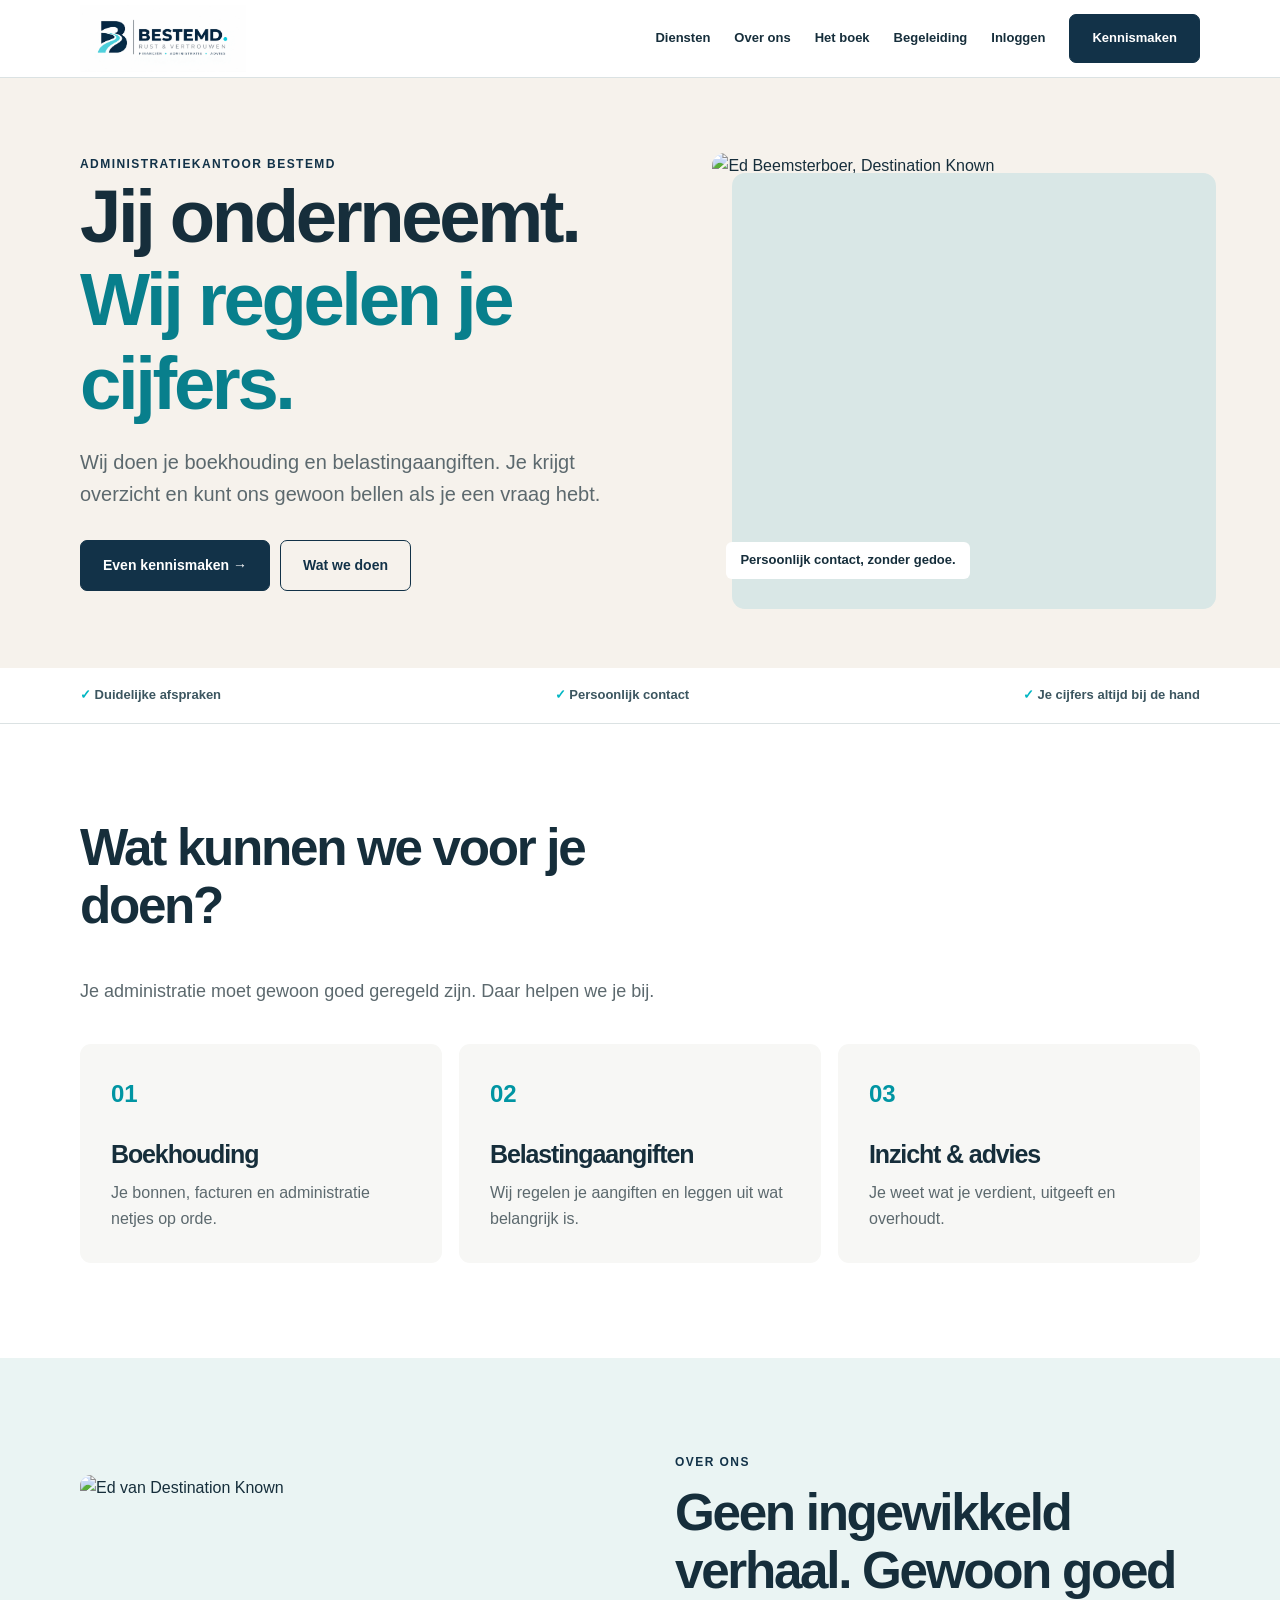
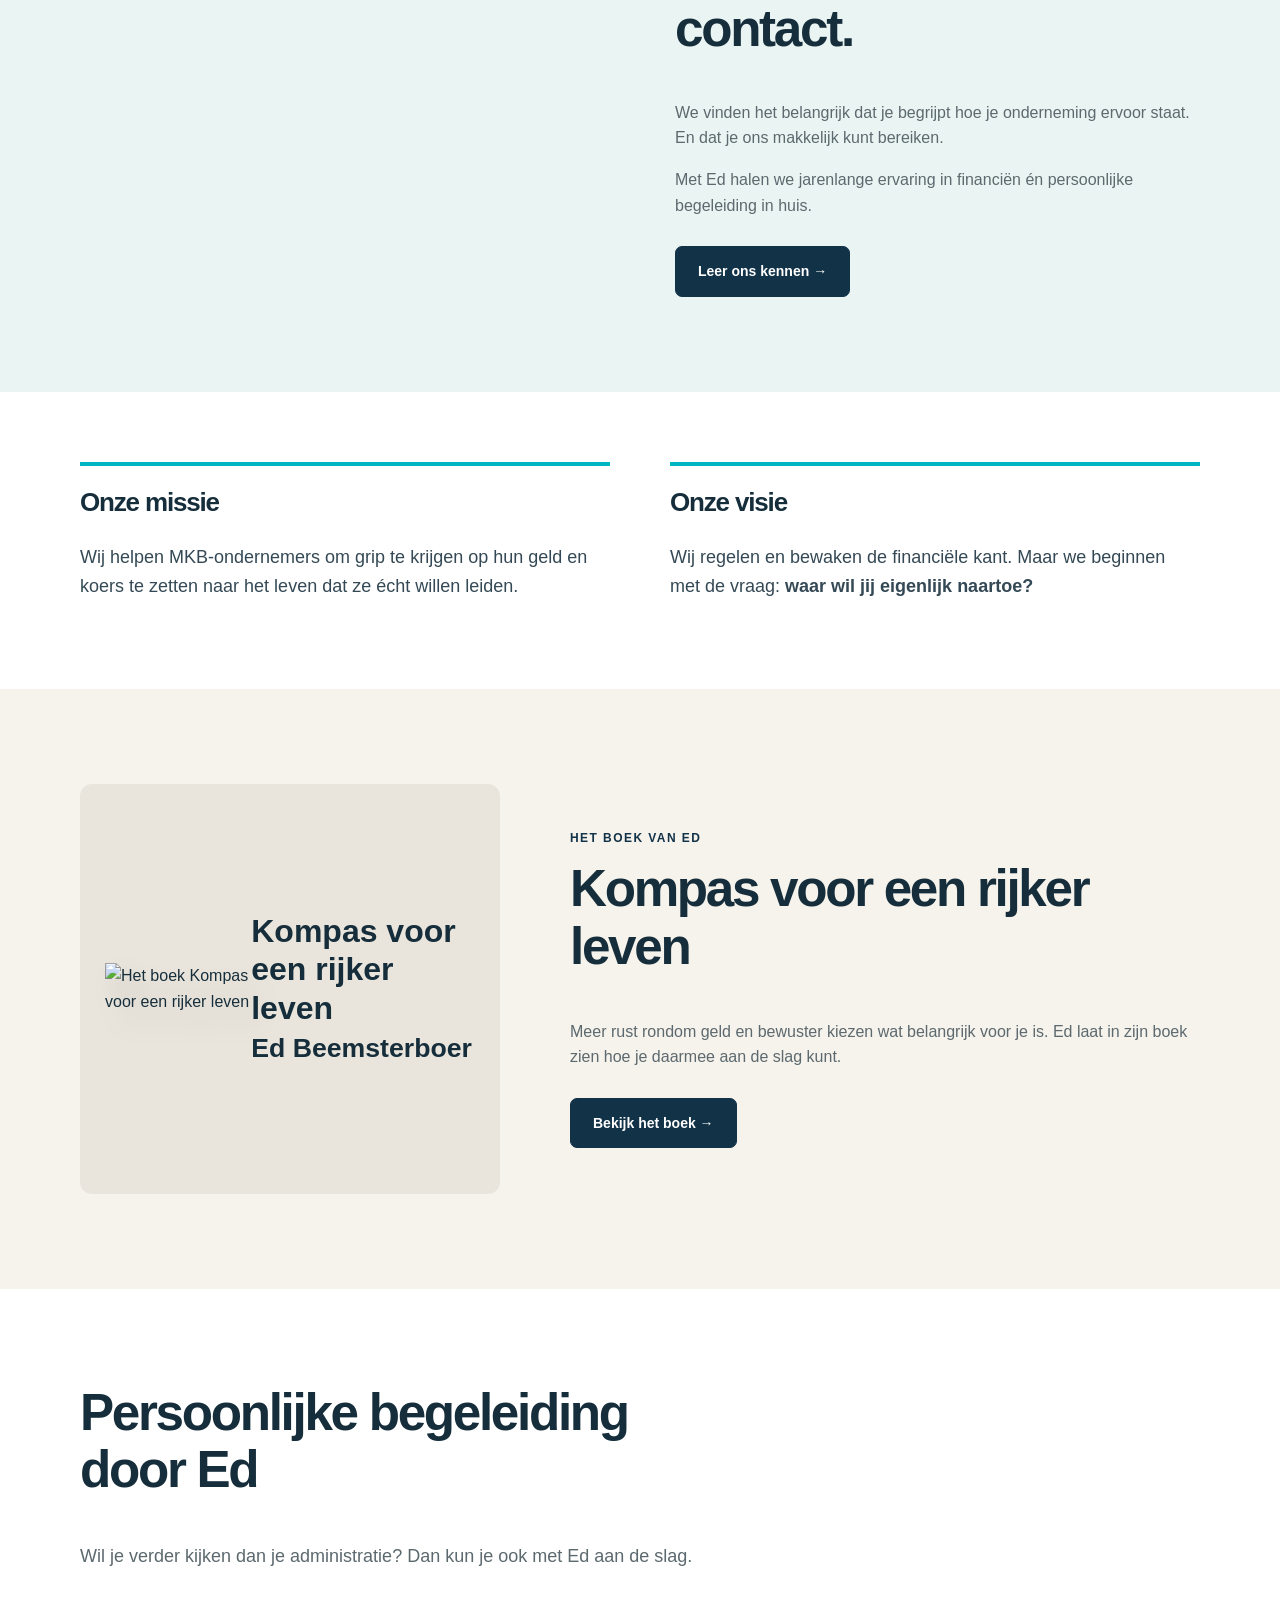
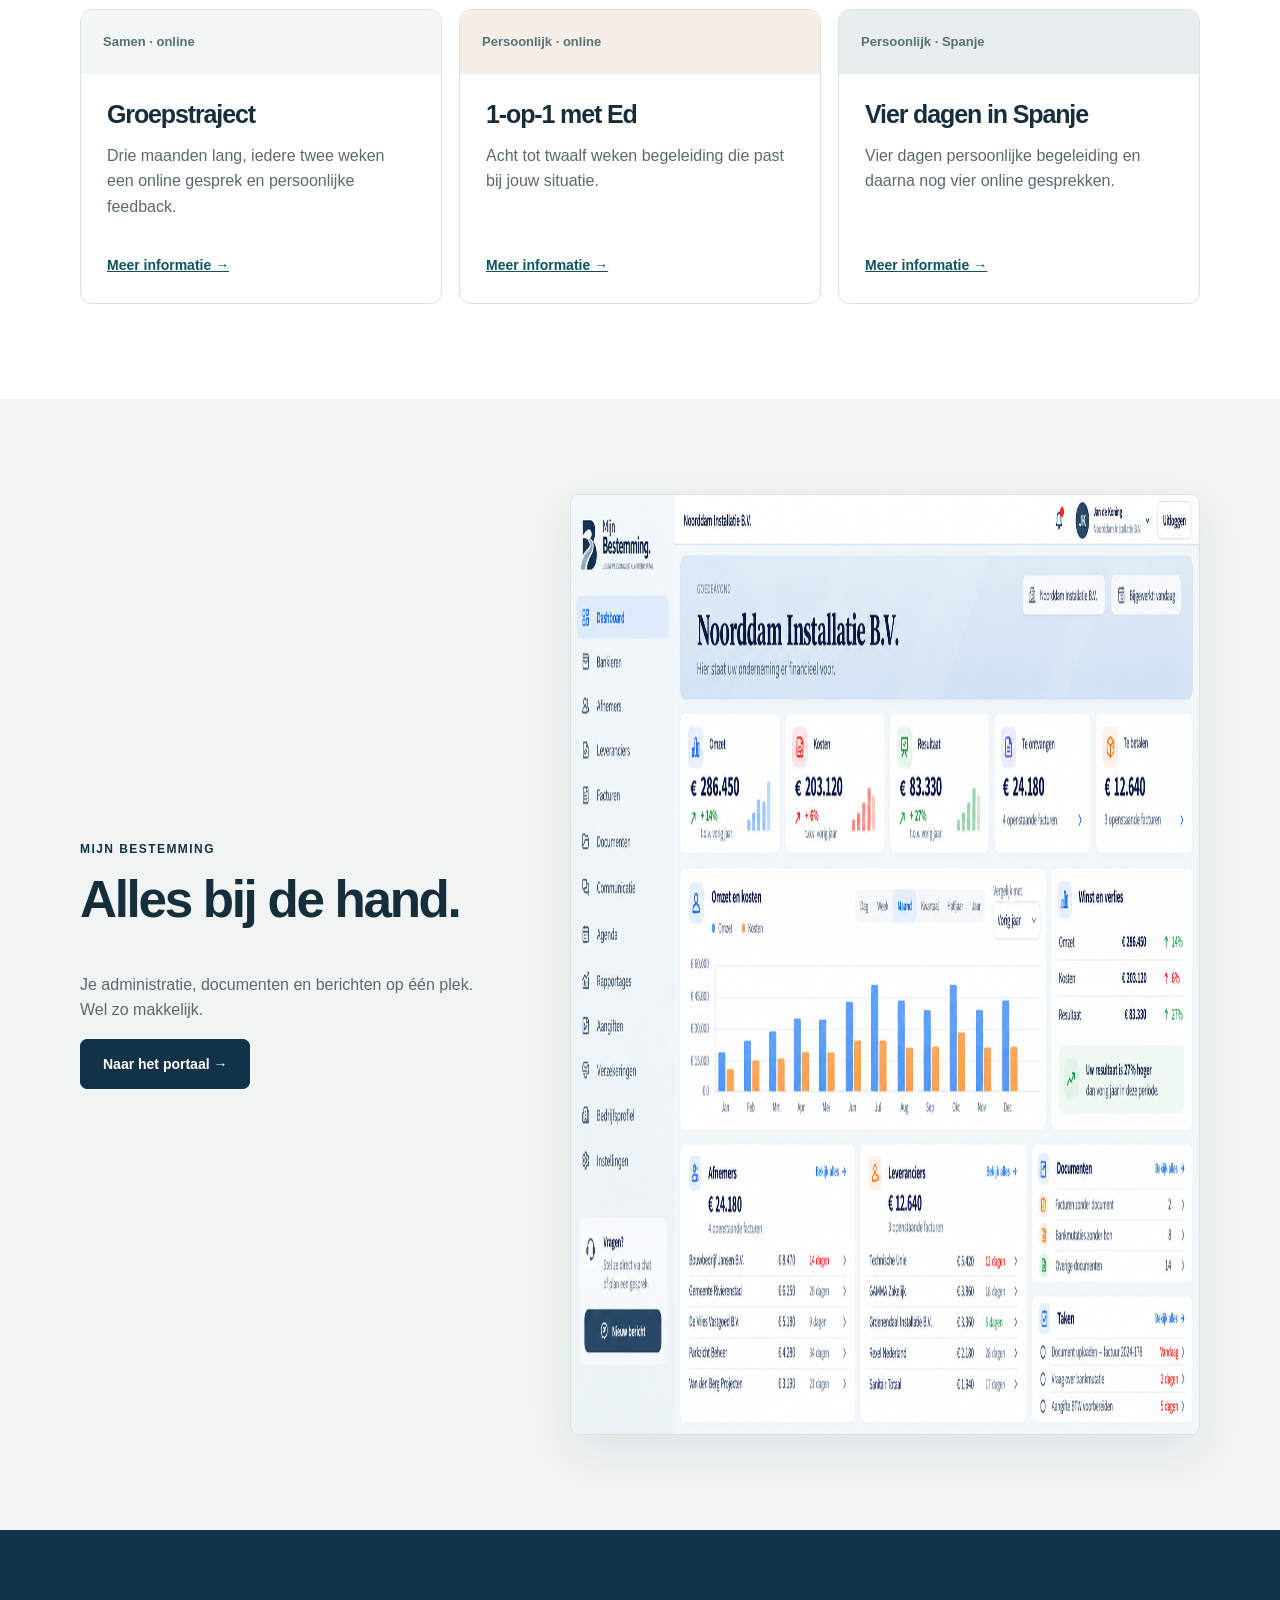
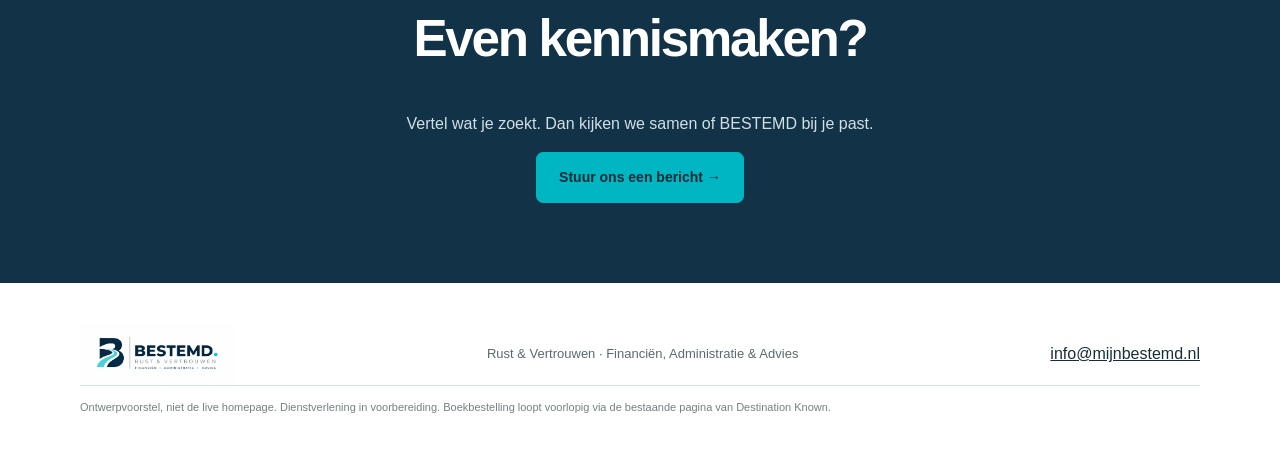
==== concept-bright/index.html @ 228641a4 "Add simple warm BESTEMD redesign inspired by Bright Numbers for review" ====
<!doctype html>
<html lang="nl"><head><meta charset="utf-8"><meta name="viewport" content="width=device-width, initial-scale=1"><meta name="robots" content="noindex,nofollow"><title>BESTEMD — Nieuw websiteconcept</title>
<style>
:root{--navy:#123248;--teal:#00b6c3;--ink:#162e3b;--muted:#5c696e;--cream:#f6f2ec;--peach:#f6e5dc;--line:#dbe2e3}*{box-sizing:border-box}html{scroll-behavior:smooth;scroll-padding-top:75px}body{margin:0;background:#fff;color:var(--ink);font:16px/1.6 Arial,Helvetica,sans-serif}h1,h2,h3,p{margin-top:0}h1,h2,h3{line-height:1.13;letter-spacing:-.045em}h1{font-size:clamp(47px,5.8vw,82px);font-weight:800;max-width:750px}h2{font-size:clamp(34px,4vw,54px)}h3{font-size:25px}p{color:var(--muted)}a{color:inherit}img{display:block;max-width:100%}.wrap{max-width:1120px;width:calc(100% - 48px);margin:auto}.head{border-bottom:1px solid var(--line);background:white;position:sticky;top:0;z-index:20}.headinner{height:77px;display:flex;align-items:center;justify-content:space-between;gap:15px}.logo{width:166px}.nav{display:flex;align-items:center;gap:24px}.nav a{text-decoration:none;font-weight:700;font-size:13px;white-space:nowrap}.nav a:hover{text-decoration:underline;text-decoration-color:var(--teal)}.btn{display:inline-flex;align-items:center;justify-content:center;border-radius:7px;padding:13px 22px;background:var(--navy);color:white;text-decoration:none;font-weight:700;border:1px solid var(--navy);font-size:14px}.btn:hover{background:#23536b}.btn-outline{background:transparent;color:var(--navy)}.btn-outline:hover{background:#f1f6f6}.eyebrow{color:var(--navy);text-transform:uppercase;font-size:12px;font-weight:bold;letter-spacing:.12em}.hero{background:var(--cream)}.hero-layout{display:grid;grid-template-columns:1.08fr .92fr;min-height:590px;align-items:center;gap:60px;padding:72px 0}.hero p{font-size:20px;max-width:530px}.hero h1{margin-bottom:20px}.hero h1 span{color:#087f8c}.actions{display:flex;flex-wrap:wrap;gap:10px;margin-top:30px}.hero-image{height:440px;position:relative}.hero-image::before{content:"";position:absolute;top:20px;left:20px;right:-16px;bottom:-16px;background:#d9e7e6;border-radius:13px}.hero-image img{position:relative;width:100%;height:100%;object-fit:cover;object-position:50% 32%;border-radius:13px}.hero-caption{position:absolute;bottom:14px;left:14px;background:white;padding:8px 14px;border-radius:6px;font-weight:700;font-size:13px}.stripes{background:#fff;border-bottom:1px solid var(--line);padding:17px 0}.stripes-inner{display:flex;flex-wrap:wrap;gap:12px 30px;justify-content:space-between;font-size:13px;font-weight:700;color:#3c5660}.stripes b{color:var(--teal)}.section{padding:95px 0}.lead{max-width:650px;margin-bottom:38px}.lead p{font-size:18px}.services{display:grid;grid-template-columns:repeat(3,1fr);gap:17px}.service{padding:31px;background:#f7f7f5;border-radius:11px}.service h3{margin-bottom:12px}.service p{margin-bottom:0}.service .symbol{font-size:24px;color:#0095a3;font-weight:700;margin-bottom:27px}.about{background:#eaf4f3}.about-grid{display:grid;grid-template-columns:1fr 1fr;gap:70px;align-items:center}.about-image img{height:400px;width:100%;object-fit:cover;object-position:center 34%;border-radius:11px}.about-grid .btn{margin-top:12px}.principles{padding:70px 0;background:white}.principles-grid{display:grid;grid-template-columns:1fr 1fr;gap:60px}.principles article{border-top:4px solid var(--teal);padding-top:22px}.principles h3{font-size:26px}.principles p{font-size:18px;color:#344955}.book{background:var(--cream)}.bookgrid{display:grid;grid-template-columns:.8fr 1.2fr;gap:70px;align-items:center}.bookart{display:flex;justify-content:center;align-items:center;background:#eae5dc;min-height:410px;border-radius:12px;padding:25px}.bookart img{max-height:365px;object-fit:contain;filter:drop-shadow(12px 16px 12px #0002)}.bookart .fallback{display:none;font-size:32px;font-weight:bold;line-height:1.2;max-width:260px}.bookgrid .btn{margin-top:12px}.programs{display:grid;grid-template-columns:repeat(3,1fr);gap:17px}.program{border:1px solid var(--line);border-radius:12px;overflow:hidden;background:white}.program-top{padding:22px;background:#f2f6f4;font-size:13px;color:#567177;font-weight:700}.program:nth-child(2) .program-top{background:#f6efe7}.program:nth-child(3) .program-top{background:#e8eeed}.program-body{padding:26px}.program h3{margin-bottom:14px}.program p{min-height:93px}.program a{font-weight:700;color:#0d5262;font-size:14px}.portal{background:#f0f4f3}.portalgrid{display:grid;grid-template-columns:.8fr 1.2fr;gap:70px;align-items:center}.portal img{border-radius:9px;border:1px solid #dae3e3;box-shadow:0 18px 45px #12324812}.call{background:var(--navy);color:white;text-align:center;padding:80px 25px}.call h2{color:white}.call p{color:#d1e0e5}.call .btn{background:var(--teal);border-color:var(--teal);color:#072b36}.foot{padding:40px 0}.foot-inner{display:flex;justify-content:space-between;gap:22px;align-items:center;flex-wrap:wrap}.foot img{width:155px}.foot p{font-size:13px;margin:0}.preview-note{font-size:11px;color:#748084;padding:13px 0;border-top:1px solid var(--line)}@media(max-width:850px){.nav{gap:12px}.nav a{font-size:12px}.nav a:nth-child(3),.nav a:nth-child(4){display:none}.hero-layout,.about-grid,.bookgrid,.portalgrid{gap:30px}}@media(max-width:680px){.wrap{width:calc(100% - 32px)}.headinner{height:auto;padding:13px 0;flex-wrap:wrap}.nav{justify-content:space-between;width:100%;gap:8px}.logo{width:145px}.nav a:nth-child(3),.nav a:nth-child(4){display:none}.hero-layout,.about-grid,.bookgrid,.portalgrid,.principles-grid,.services,.programs{grid-template-columns:1fr}.hero-layout{padding:50px 0}.hero-image{height:310px;margin-right:12px}.hero h1{font-size:clamp(43px,10vw,66px)}.hero p{font-size:17px}.section{padding:60px 0}.principles{padding:48px 0}.bookart{min-height:270px}.bookart img{max-height:280px}.program p{min-height:0}.about-image img{height:300px}}@media(prefers-reduced-motion:reduce){html{scroll-behavior:auto}}
</style></head><body>
<header class="head"><div class="wrap headinner"><a href="#top" aria-label="BESTEMD naar boven"><img class="logo" src="../assets/logo.webp" alt="BESTEMD Rust & Vertrouwen"></a><nav class="nav" aria-label="Menu"><a href="#diensten">Diensten</a><a href="#over">Over ons</a><a href="#boek">Het boek</a><a href="#trajecten">Begeleiding</a><a href="https://app.mijnbestemd.nl/">Inloggen</a><a class="btn" href="#contact">Kennismaken</a></nav></div></header>
<main id="top"><section class="hero"><div class="wrap hero-layout"><div><div class="eyebrow">Administratiekantoor BESTEMD</div><h1>Jij onderneemt.<br><span>Wij regelen je cijfers.</span></h1><p>Wij doen je boekhouding en belastingaangiften. Je krijgt overzicht en kunt ons gewoon bellen als je een vraag hebt.</p><div class="actions"><a href="#contact" class="btn">Even kennismaken →</a><a href="#diensten" class="btn btn-outline">Wat we doen</a></div></div><div class="hero-image"><img src="https://destination-known.eu/wp-content/uploads/2024/12/Ed-70-scaled.jpg" alt="Ed Beemsterboer, Destination Known" fetchpriority="high"><div class="hero-caption">Persoonlijk contact, zonder gedoe.</div></div></div></section>
<div class="stripes"><div class="wrap stripes-inner"><span><b>✓</b> Duidelijke afspraken</span><span><b>✓</b> Persoonlijk contact</span><span><b>✓</b> Je cijfers altijd bij de hand</span></div></div>
<section class="section" id="diensten"><div class="wrap"><div class="lead"><h2>Wat kunnen we voor je doen?</h2><p>Je administratie moet gewoon goed geregeld zijn. Daar helpen we je bij.</p></div><div class="services"><article class="service"><div class="symbol">01</div><h3>Boekhouding</h3><p>Je bonnen, facturen en administratie netjes op orde.</p></article><article class="service"><div class="symbol">02</div><h3>Belastingaangiften</h3><p>Wij regelen je aangiften en leggen uit wat belangrijk is.</p></article><article class="service"><div class="symbol">03</div><h3>Inzicht & advies</h3><p>Je weet wat je verdient, uitgeeft en overhoudt.</p></article></div></div></section>
<section class="section about" id="over"><div class="wrap about-grid"><div class="about-image"><img src="https://destination-known.eu/wp-content/uploads/2024/12/Ed-70-scaled.jpg" alt="Ed van Destination Known" loading="lazy"></div><div><p class="eyebrow">Over ons</p><h2>Geen ingewikkeld verhaal. Gewoon goed contact.</h2><p>We vinden het belangrijk dat je begrijpt hoe je onderneming ervoor staat. En dat je ons makkelijk kunt bereiken.</p><p>Met Ed halen we jarenlange ervaring in financiën én persoonlijke begeleiding in huis.</p><a class="btn" href="#contact">Leer ons kennen →</a></div></div></section>
<section class="principles" id="missie"><div class="wrap principles-grid"><article><h3>Onze missie</h3><p>Wij helpen MKB-ondernemers om grip te krijgen op hun geld en koers te zetten naar het leven dat ze écht willen leiden.</p></article><article><h3>Onze visie</h3><p>Wij regelen en bewaken de financiële kant. Maar we beginnen met de vraag: <strong>waar wil jij eigenlijk naartoe?</strong></p></article></div></section>
<section class="section book" id="boek"><div class="wrap bookgrid"><div class="bookart"><img src="https://destination-known.eu/wp-content/uploads/2026/03/boekmockup-e1773405723532.png" alt="Het boek Kompas voor een rijker leven" loading="lazy" onerror="this.hidden=true;this.nextElementSibling.style.display='block'"><div class="fallback">Kompas voor een rijker leven<br><small>Ed Beemsterboer</small></div></div><div><p class="eyebrow">Het boek van Ed</p><h2>Kompas voor een rijker leven</h2><p>Meer rust rondom geld en bewuster kiezen wat belangrijk voor je is. Ed laat in zijn boek zien hoe je daarmee aan de slag kunt.</p><a class="btn" href="https://destination-known.eu/kompas-voor-een-rijker-leven/" target="_blank" rel="noopener">Bekijk het boek →</a></div></div></section>
<section class="section" id="trajecten"><div class="wrap"><div class="lead"><h2>Persoonlijke begeleiding door Ed</h2><p>Wil je verder kijken dan je administratie? Dan kun je ook met Ed aan de slag.</p></div><div class="programs"><article class="program"><div class="program-top">Samen · online</div><div class="program-body"><h3>Groepstraject</h3><p>Drie maanden lang, iedere twee weken een online gesprek en persoonlijke feedback.</p><a href="mailto:info@mijnbestemd.nl?subject=Vraag%20over%20groepstraject">Meer informatie →</a></div></article><article class="program"><div class="program-top">Persoonlijk · online</div><div class="program-body"><h3>1-op-1 met Ed</h3><p>Acht tot twaalf weken begeleiding die past bij jouw situatie.</p><a href="mailto:info@mijnbestemd.nl?subject=Vraag%20over%201-op-1%20traject">Meer informatie →</a></div></article><article class="program"><div class="program-top">Persoonlijk · Spanje</div><div class="program-body"><h3>Vier dagen in Spanje</h3><p>Vier dagen persoonlijke begeleiding en daarna nog vier online gesprekken.</p><a href="mailto:info@mijnbestemd.nl?subject=Vraag%20over%20Spanje%20traject">Meer informatie →</a></div></article></div></div></section>
<section class="section portal"><div class="wrap portalgrid"><div><p class="eyebrow">Mijn Bestemming</p><h2>Alles bij de hand.</h2><p>Je administratie, documenten en berichten op één plek. Wel zo makkelijk.</p><a href="https://app.mijnbestemd.nl/" class="btn">Naar het portaal →</a></div><img src="../assets/portal-preview.png" loading="lazy" alt="Voorbeeld van het klantportaal Mijn Bestemming" width="1672" height="941"></div></section>
<section class="call" id="contact"><div class="wrap"><h2>Even kennismaken?</h2><p>Vertel wat je zoekt. Dan kijken we samen of BESTEMD bij je past.</p><a href="mailto:info@mijnbestemd.nl?subject=Kennismaken%20BESTEMD" class="btn">Stuur ons een bericht →</a></div></section></main>
<footer class="foot"><div class="wrap foot-inner"><img src="../assets/logo.webp" alt="BESTEMD"><p>Rust & Vertrouwen · Financiën, Administratie & Advies</p><a href="mailto:info@mijnbestemd.nl">info@mijnbestemd.nl</a></div><div class="wrap preview-note">Ontwerpvoorstel, niet de live homepage. Dienstverlening in voorbereiding. Boekbestelling loopt voorlopig via de bestaande pagina van Destination Known.</div></footer>
</body></html>
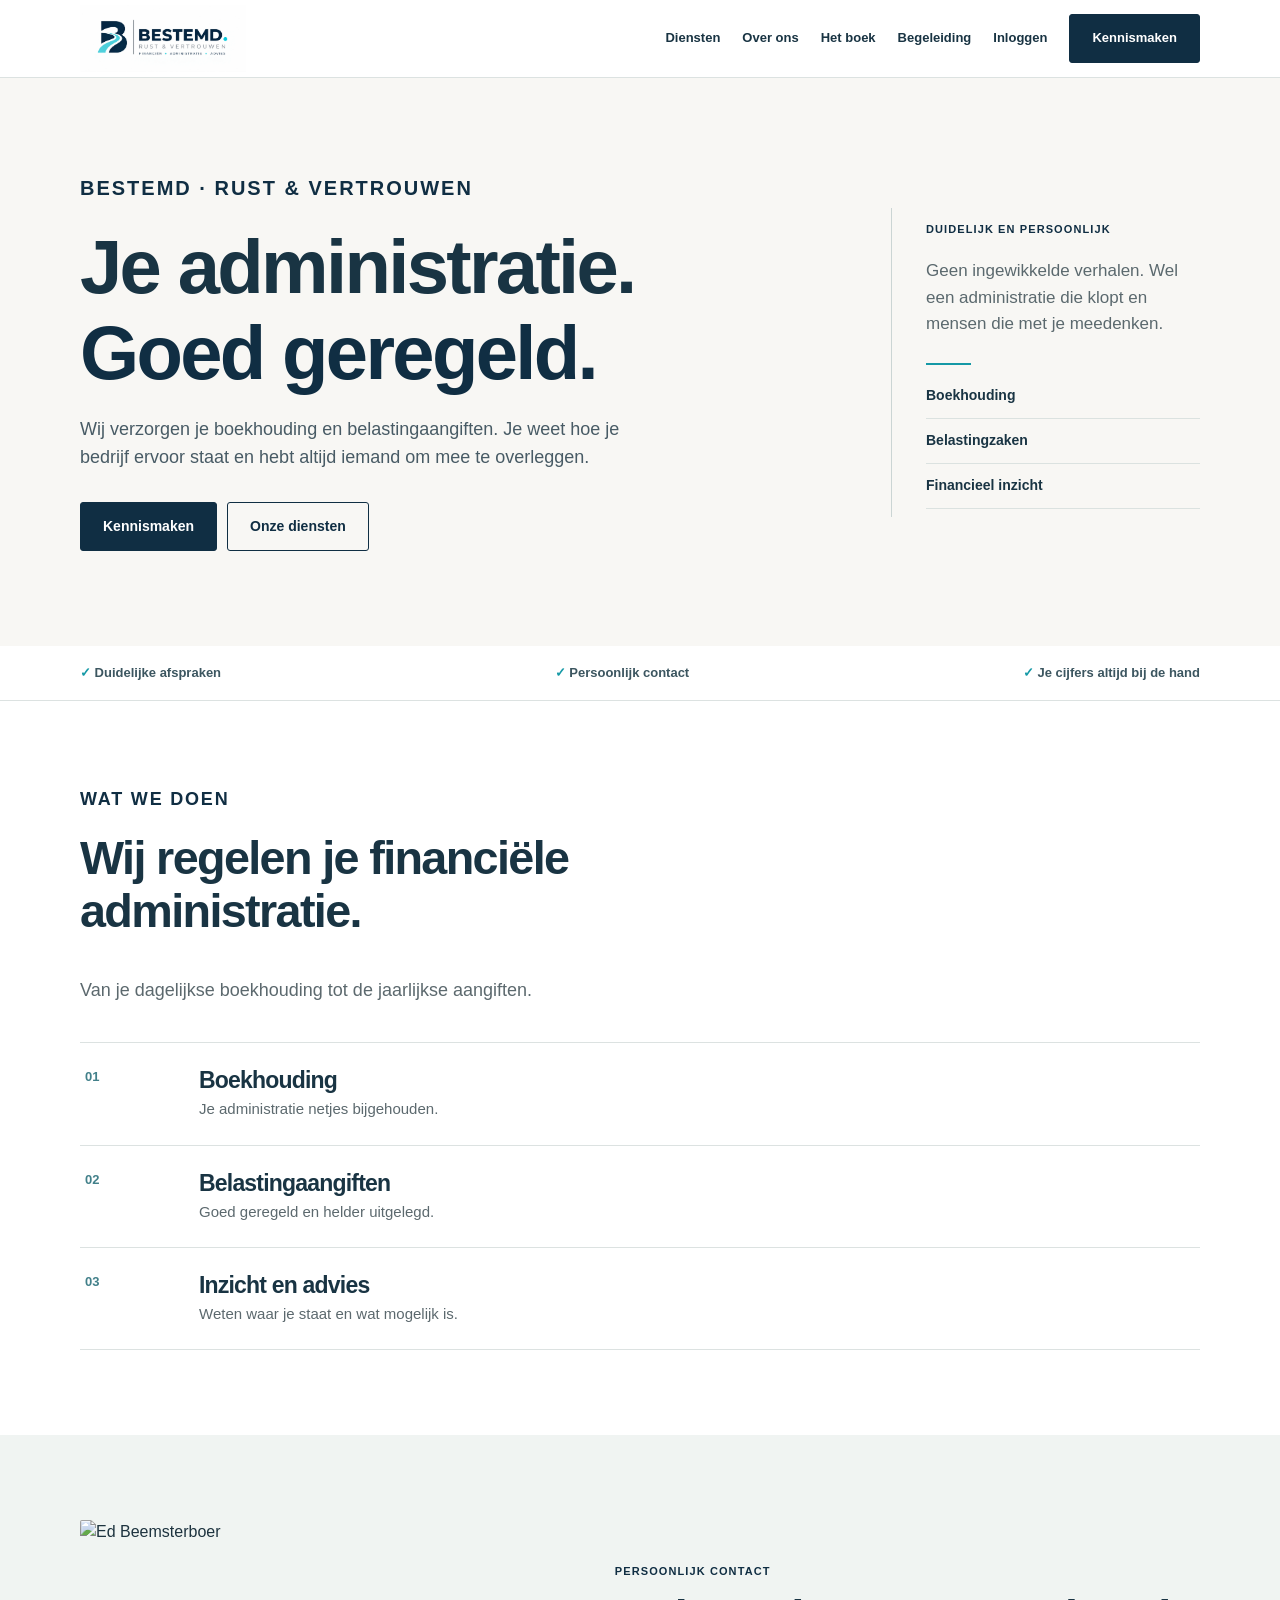
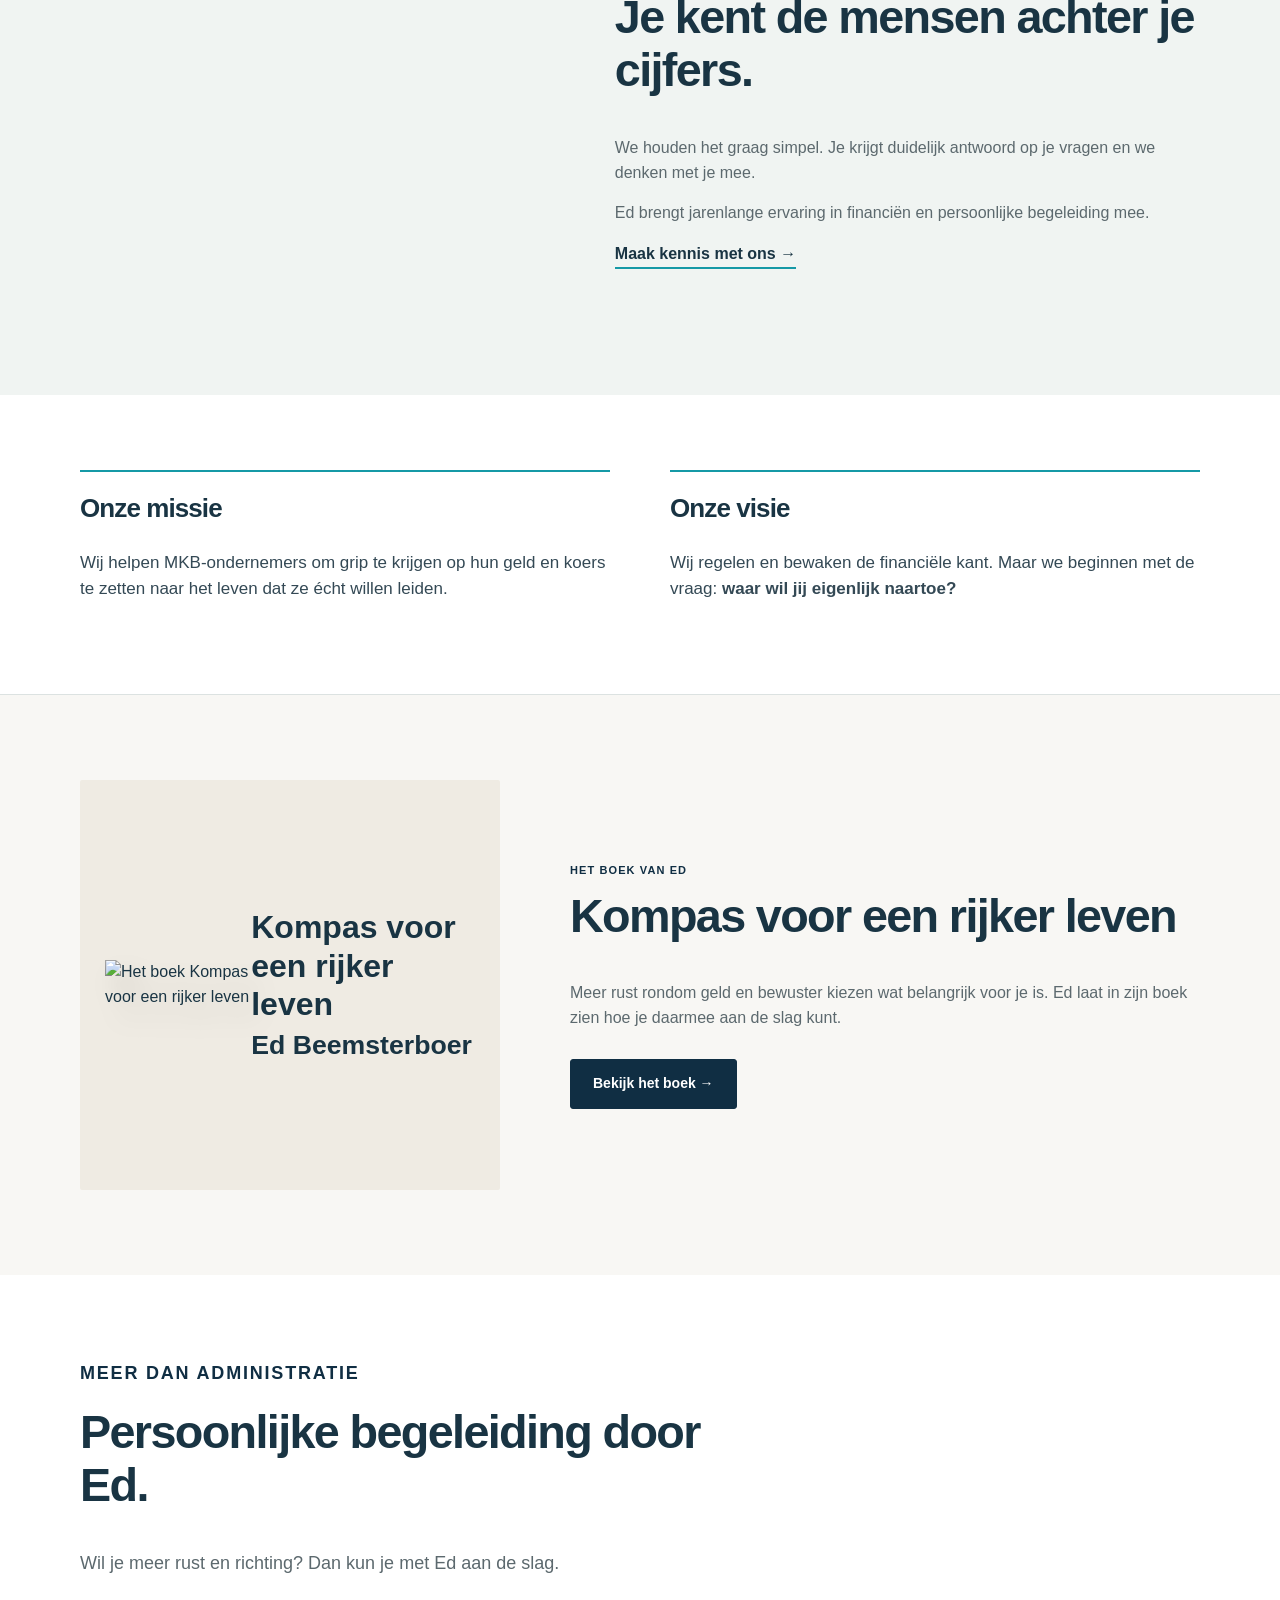
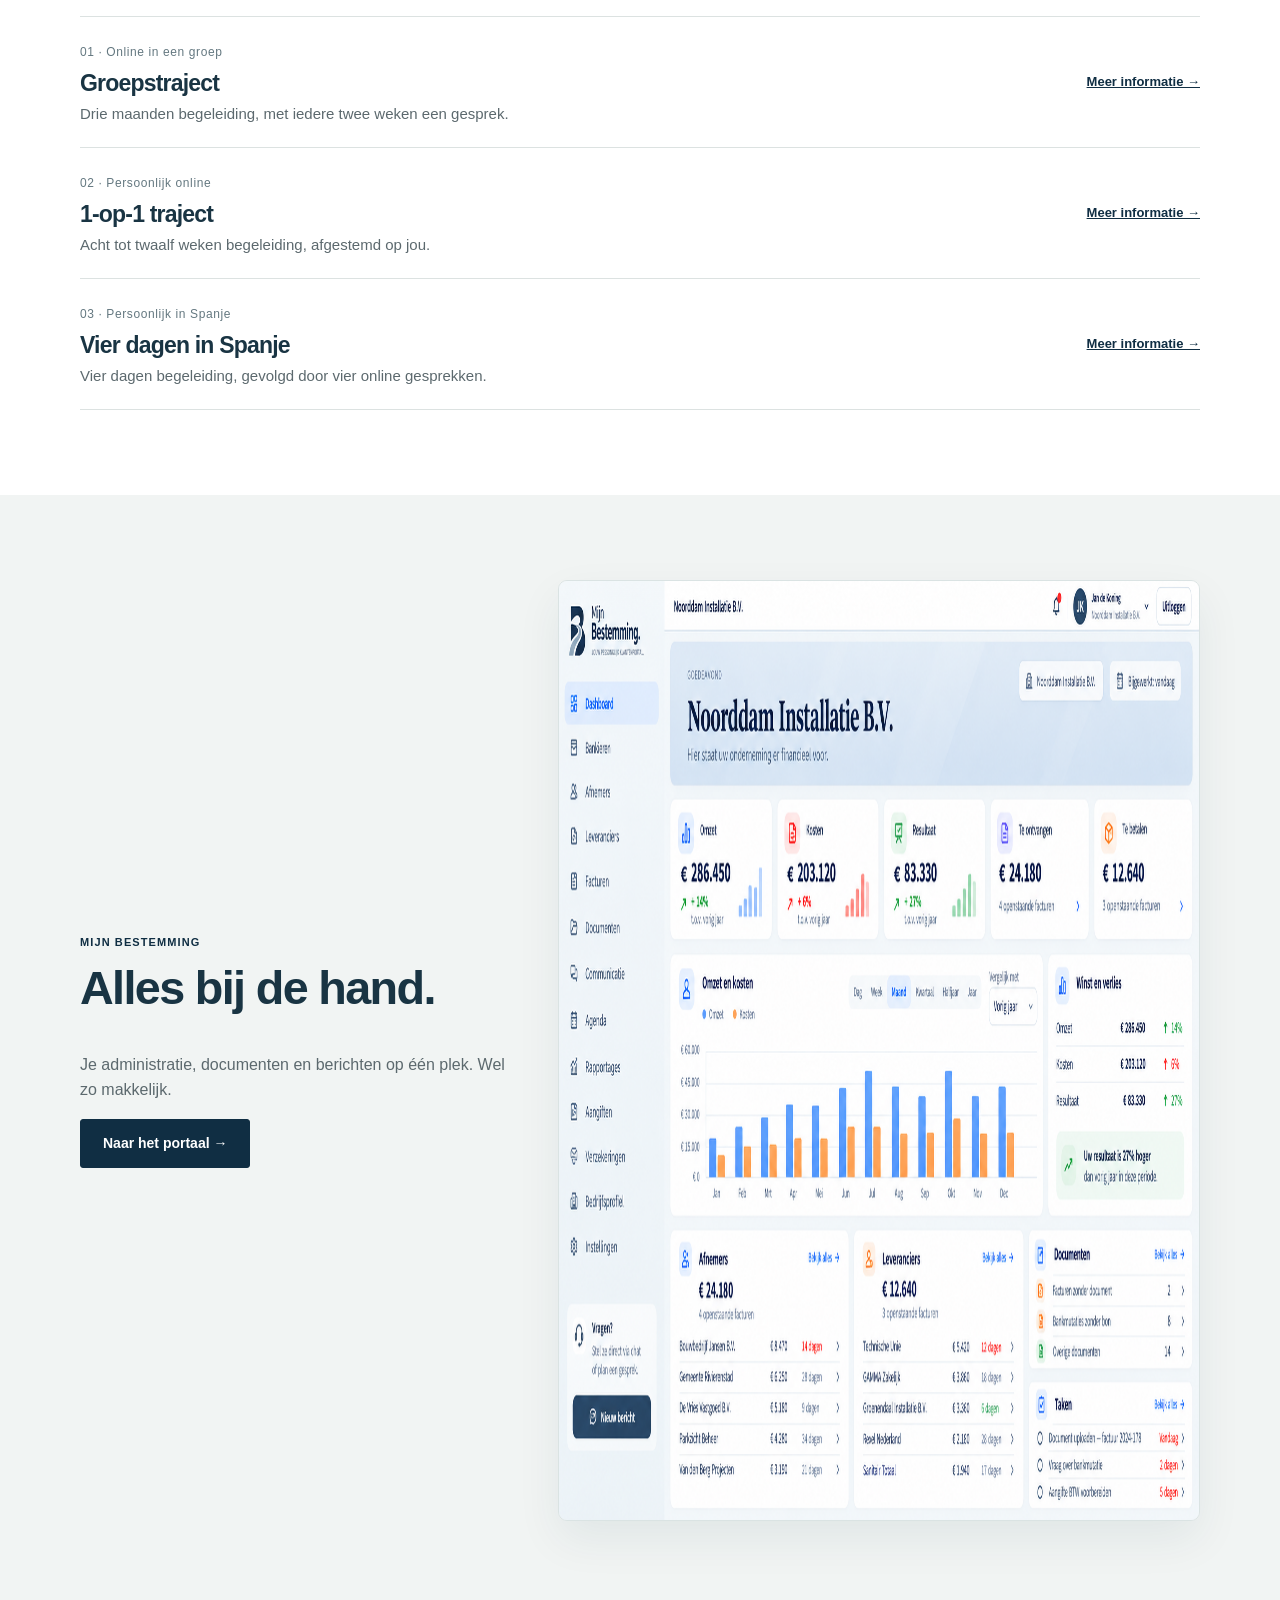
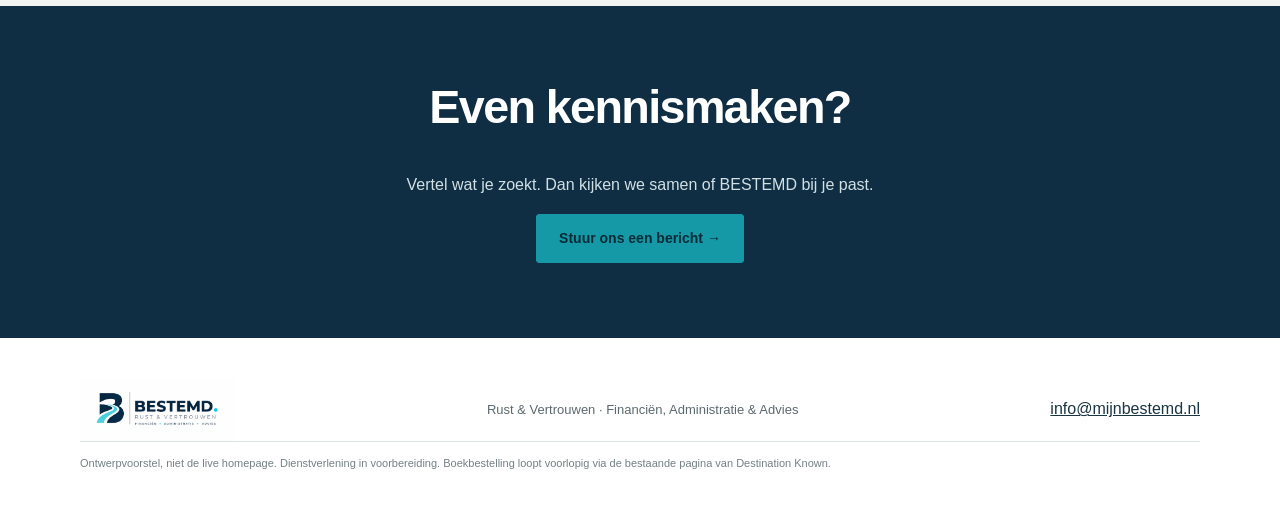
==== commit 16a4ce11: "Refine BESTEMD concept with single Ed portrait and restrained professional layout" ====
--- a/concept-bright/index.html
+++ b/concept-bright/index.html
@@ -2,15 +2,60 @@
 <html lang="nl"><head><meta charset="utf-8"><meta name="viewport" content="width=device-width, initial-scale=1"><meta name="robots" content="noindex,nofollow"><title>BESTEMD — Nieuw websiteconcept</title>
 <style>
 :root{--navy:#123248;--teal:#00b6c3;--ink:#162e3b;--muted:#5c696e;--cream:#f6f2ec;--peach:#f6e5dc;--line:#dbe2e3}*{box-sizing:border-box}html{scroll-behavior:smooth;scroll-padding-top:75px}body{margin:0;background:#fff;color:var(--ink);font:16px/1.6 Arial,Helvetica,sans-serif}h1,h2,h3,p{margin-top:0}h1,h2,h3{line-height:1.13;letter-spacing:-.045em}h1{font-size:clamp(47px,5.8vw,82px);font-weight:800;max-width:750px}h2{font-size:clamp(34px,4vw,54px)}h3{font-size:25px}p{color:var(--muted)}a{color:inherit}img{display:block;max-width:100%}.wrap{max-width:1120px;width:calc(100% - 48px);margin:auto}.head{border-bottom:1px solid var(--line);background:white;position:sticky;top:0;z-index:20}.headinner{height:77px;display:flex;align-items:center;justify-content:space-between;gap:15px}.logo{width:166px}.nav{display:flex;align-items:center;gap:24px}.nav a{text-decoration:none;font-weight:700;font-size:13px;white-space:nowrap}.nav a:hover{text-decoration:underline;text-decoration-color:var(--teal)}.btn{display:inline-flex;align-items:center;justify-content:center;border-radius:7px;padding:13px 22px;background:var(--navy);color:white;text-decoration:none;font-weight:700;border:1px solid var(--navy);font-size:14px}.btn:hover{background:#23536b}.btn-outline{background:transparent;color:var(--navy)}.btn-outline:hover{background:#f1f6f6}.eyebrow{color:var(--navy);text-transform:uppercase;font-size:12px;font-weight:bold;letter-spacing:.12em}.hero{background:var(--cream)}.hero-layout{display:grid;grid-template-columns:1.08fr .92fr;min-height:590px;align-items:center;gap:60px;padding:72px 0}.hero p{font-size:20px;max-width:530px}.hero h1{margin-bottom:20px}.hero h1 span{color:#087f8c}.actions{display:flex;flex-wrap:wrap;gap:10px;margin-top:30px}.hero-image{height:440px;position:relative}.hero-image::before{content:"";position:absolute;top:20px;left:20px;right:-16px;bottom:-16px;background:#d9e7e6;border-radius:13px}.hero-image img{position:relative;width:100%;height:100%;object-fit:cover;object-position:50% 32%;border-radius:13px}.hero-caption{position:absolute;bottom:14px;left:14px;background:white;padding:8px 14px;border-radius:6px;font-weight:700;font-size:13px}.stripes{background:#fff;border-bottom:1px solid var(--line);padding:17px 0}.stripes-inner{display:flex;flex-wrap:wrap;gap:12px 30px;justify-content:space-between;font-size:13px;font-weight:700;color:#3c5660}.stripes b{color:var(--teal)}.section{padding:95px 0}.lead{max-width:650px;margin-bottom:38px}.lead p{font-size:18px}.services{display:grid;grid-template-columns:repeat(3,1fr);gap:17px}.service{padding:31px;background:#f7f7f5;border-radius:11px}.service h3{margin-bottom:12px}.service p{margin-bottom:0}.service .symbol{font-size:24px;color:#0095a3;font-weight:700;margin-bottom:27px}.about{background:#eaf4f3}.about-grid{display:grid;grid-template-columns:1fr 1fr;gap:70px;align-items:center}.about-image img{height:400px;width:100%;object-fit:cover;object-position:center 34%;border-radius:11px}.about-grid .btn{margin-top:12px}.principles{padding:70px 0;background:white}.principles-grid{display:grid;grid-template-columns:1fr 1fr;gap:60px}.principles article{border-top:4px solid var(--teal);padding-top:22px}.principles h3{font-size:26px}.principles p{font-size:18px;color:#344955}.book{background:var(--cream)}.bookgrid{display:grid;grid-template-columns:.8fr 1.2fr;gap:70px;align-items:center}.bookart{display:flex;justify-content:center;align-items:center;background:#eae5dc;min-height:410px;border-radius:12px;padding:25px}.bookart img{max-height:365px;object-fit:contain;filter:drop-shadow(12px 16px 12px #0002)}.bookart .fallback{display:none;font-size:32px;font-weight:bold;line-height:1.2;max-width:260px}.bookgrid .btn{margin-top:12px}.programs{display:grid;grid-template-columns:repeat(3,1fr);gap:17px}.program{border:1px solid var(--line);border-radius:12px;overflow:hidden;background:white}.program-top{padding:22px;background:#f2f6f4;font-size:13px;color:#567177;font-weight:700}.program:nth-child(2) .program-top{background:#f6efe7}.program:nth-child(3) .program-top{background:#e8eeed}.program-body{padding:26px}.program h3{margin-bottom:14px}.program p{min-height:93px}.program a{font-weight:700;color:#0d5262;font-size:14px}.portal{background:#f0f4f3}.portalgrid{display:grid;grid-template-columns:.8fr 1.2fr;gap:70px;align-items:center}.portal img{border-radius:9px;border:1px solid #dae3e3;box-shadow:0 18px 45px #12324812}.call{background:var(--navy);color:white;text-align:center;padding:80px 25px}.call h2{color:white}.call p{color:#d1e0e5}.call .btn{background:var(--teal);border-color:var(--teal);color:#072b36}.foot{padding:40px 0}.foot-inner{display:flex;justify-content:space-between;gap:22px;align-items:center;flex-wrap:wrap}.foot img{width:155px}.foot p{font-size:13px;margin:0}.preview-note{font-size:11px;color:#748084;padding:13px 0;border-top:1px solid var(--line)}@media(max-width:850px){.nav{gap:12px}.nav a{font-size:12px}.nav a:nth-child(3),.nav a:nth-child(4){display:none}.hero-layout,.about-grid,.bookgrid,.portalgrid{gap:30px}}@media(max-width:680px){.wrap{width:calc(100% - 32px)}.headinner{height:auto;padding:13px 0;flex-wrap:wrap}.nav{justify-content:space-between;width:100%;gap:8px}.logo{width:145px}.nav a:nth-child(3),.nav a:nth-child(4){display:none}.hero-layout,.about-grid,.bookgrid,.portalgrid,.principles-grid,.services,.programs{grid-template-columns:1fr}.hero-layout{padding:50px 0}.hero-image{height:310px;margin-right:12px}.hero h1{font-size:clamp(43px,10vw,66px)}.hero p{font-size:17px}.section{padding:60px 0}.principles{padding:48px 0}.bookart{min-height:270px}.bookart img{max-height:280px}.program p{min-height:0}.about-image img{height:300px}}@media(prefers-reduced-motion:reduce){html{scroll-behavior:auto}}
+
+/* BESTEMD concept v2: zakelijk, ritmisch, één portret, geen herhaalde kaarten */
+:root{--navy:#102e43;--teal:#1599a6;--ink:#193443;--cream:#f8f7f4;--line:#dce2e1}
+body{font-size:16px;line-height:1.55}
+h1,h2,h3{letter-spacing:-.035em}
+h1{font-size:clamp(46px,6vw,76px)}
+h2{font-size:clamp(33px,3.65vw,48px)}
+.nav{gap:22px}
+.btn{border-radius:3px}
+.eyebrow{letter-spacing:.1em;font-size:11px}
+.hero{background:#f8f7f4}
+.hero-layout{grid-template-columns:minmax(0,1.4fr) minmax(250px,.6fr);min-height:510px;gap:90px;padding:95px 0}
+.hero-main>p:not(.eyebrow){max-width:590px;font-size:18px;color:#485b65}
+.hero h1 span{color:var(--navy)}
+.hero-aside{border-left:1px solid #cbd5d4;padding:8px 0 8px 34px;align-self:center}
+.hero-aside p{font-size:17px;color:#5b696e;margin-top:18px}
+.hero-aside strong{display:block;font-size:14px;padding:11px 0;border-bottom:1px solid #dbe2e0}
+.hero-aside .aside-rule{height:2px;width:45px;background:var(--teal);margin:26px 0 9px}
+.stripes{background:#fff}
+.section{padding:85px 0}
+.service-list{border-top:1px solid var(--line)}
+.service-list article{display:grid;grid-template-columns:90px 1fr;gap:24px;padding:24px 5px;border-bottom:1px solid var(--line)}
+.service-list article>span{font-size:13px;color:#42808a;font-weight:bold}
+.service-list article h3{font-size:23px;margin:0 0 4px}
+.service-list article p{margin:0;font-size:15px}
+.about{background:#f0f4f2}
+.about-grid{grid-template-columns: .88fr 1.12fr;gap:75px}
+.about-image img{height:390px;filter:saturate(.8);border-radius:2px}
+.inline-link{font-weight:700;text-decoration:none;border-bottom:2px solid var(--teal);padding-bottom:5px}
+.principles{background:white;border-bottom:1px solid var(--line);padding:75px 0}
+.principles article{border-top:2px solid var(--teal);padding-top:22px}
+.principles p{font-size:17px}
+.book{background:#f8f7f4}
+.bookart{background:#efebe3;border-radius:2px}
+.program-list{border-top:1px solid var(--line)}
+.program-list article{display:flex;justify-content:space-between;align-items:center;gap:40px;padding:22px 0;border-bottom:1px solid var(--line)}
+.program-list article span{font-size:12px;letter-spacing:.05em;color:#647880}
+.program-list h3{font-size:23px;margin:6px 0}
+.program-list p{margin:0;font-size:15px}
+.program-list a{font-size:13px;white-space:nowrap;color:var(--navy);font-weight:bold}
+.portal{background:#f1f4f3}
+.portalgrid{gap:50px}
+.call{padding:75px 25px}
+@media(max-width:850px){.hero-layout{gap:35px}.about-grid{gap:30px}}
+@media(max-width:680px){.hero-layout{grid-template-columns:1fr;gap:22px;padding:58px 0}.hero-aside{border-left:0;border-top:1px solid #cbd5d4;padding:22px 0 0}.service-list article{grid-template-columns:40px 1fr;gap:12px}.program-list article{display:block}.program-list a{display:inline-block;margin-top:12px}.section{padding:60px 0}}
 </style></head><body>
 <header class="head"><div class="wrap headinner"><a href="#top" aria-label="BESTEMD naar boven"><img class="logo" src="../assets/logo.webp" alt="BESTEMD Rust & Vertrouwen"></a><nav class="nav" aria-label="Menu"><a href="#diensten">Diensten</a><a href="#over">Over ons</a><a href="#boek">Het boek</a><a href="#trajecten">Begeleiding</a><a href="https://app.mijnbestemd.nl/">Inloggen</a><a class="btn" href="#contact">Kennismaken</a></nav></div></header>
-<main id="top"><section class="hero"><div class="wrap hero-layout"><div><div class="eyebrow">Administratiekantoor BESTEMD</div><h1>Jij onderneemt.<br><span>Wij regelen je cijfers.</span></h1><p>Wij doen je boekhouding en belastingaangiften. Je krijgt overzicht en kunt ons gewoon bellen als je een vraag hebt.</p><div class="actions"><a href="#contact" class="btn">Even kennismaken →</a><a href="#diensten" class="btn btn-outline">Wat we doen</a></div></div><div class="hero-image"><img src="https://destination-known.eu/wp-content/uploads/2024/12/Ed-70-scaled.jpg" alt="Ed Beemsterboer, Destination Known" fetchpriority="high"><div class="hero-caption">Persoonlijk contact, zonder gedoe.</div></div></div></section>
+<main id="top"><section class="hero"><div class="wrap hero-layout"><div class="hero-main"><p class="eyebrow">BESTEMD · RUST & VERTROUWEN</p><h1>Je administratie.<br><span>Goed geregeld.</span></h1><p>Wij verzorgen je boekhouding en belastingaangiften. Je weet hoe je bedrijf ervoor staat en hebt altijd iemand om mee te overleggen.</p><div class="actions"><a href="#contact" class="btn">Kennismaken</a><a href="#diensten" class="btn btn-outline">Onze diensten</a></div></div><aside class="hero-aside" aria-label="Onze aanpak"><span class="eyebrow">Duidelijk en persoonlijk</span><p>Geen ingewikkelde verhalen. Wel een administratie die klopt en mensen die met je meedenken.</p><div class="aside-rule"></div><strong>Boekhouding</strong><strong>Belastingzaken</strong><strong>Financieel inzicht</strong></aside></div></section>
 <div class="stripes"><div class="wrap stripes-inner"><span><b>✓</b> Duidelijke afspraken</span><span><b>✓</b> Persoonlijk contact</span><span><b>✓</b> Je cijfers altijd bij de hand</span></div></div>
-<section class="section" id="diensten"><div class="wrap"><div class="lead"><h2>Wat kunnen we voor je doen?</h2><p>Je administratie moet gewoon goed geregeld zijn. Daar helpen we je bij.</p></div><div class="services"><article class="service"><div class="symbol">01</div><h3>Boekhouding</h3><p>Je bonnen, facturen en administratie netjes op orde.</p></article><article class="service"><div class="symbol">02</div><h3>Belastingaangiften</h3><p>Wij regelen je aangiften en leggen uit wat belangrijk is.</p></article><article class="service"><div class="symbol">03</div><h3>Inzicht & advies</h3><p>Je weet wat je verdient, uitgeeft en overhoudt.</p></article></div></div></section>
-<section class="section about" id="over"><div class="wrap about-grid"><div class="about-image"><img src="https://destination-known.eu/wp-content/uploads/2024/12/Ed-70-scaled.jpg" alt="Ed van Destination Known" loading="lazy"></div><div><p class="eyebrow">Over ons</p><h2>Geen ingewikkeld verhaal. Gewoon goed contact.</h2><p>We vinden het belangrijk dat je begrijpt hoe je onderneming ervoor staat. En dat je ons makkelijk kunt bereiken.</p><p>Met Ed halen we jarenlange ervaring in financiën én persoonlijke begeleiding in huis.</p><a class="btn" href="#contact">Leer ons kennen →</a></div></div></section>
+<section class="section" id="diensten"><div class="wrap"><div class="lead"><p class="eyebrow">Wat we doen</p><h2>Wij regelen je financiële administratie.</h2><p>Van je dagelijkse boekhouding tot de jaarlijkse aangiften.</p></div><div class="service-list"><article><span>01</span><div><h3>Boekhouding</h3><p>Je administratie netjes bijgehouden.</p></div></article><article><span>02</span><div><h3>Belastingaangiften</h3><p>Goed geregeld en helder uitgelegd.</p></div></article><article><span>03</span><div><h3>Inzicht en advies</h3><p>Weten waar je staat en wat mogelijk is.</p></div></article></div></div></section>
+<section class="section about" id="over"><div class="wrap about-grid"><div class="about-image"><img src="https://destination-known.eu/wp-content/uploads/2024/12/Ed-70-scaled.jpg" alt="Ed Beemsterboer" loading="lazy"></div><div><p class="eyebrow">Persoonlijk contact</p><h2>Je kent de mensen achter je cijfers.</h2><p>We houden het graag simpel. Je krijgt duidelijk antwoord op je vragen en we denken met je mee.</p><p>Ed brengt jarenlange ervaring in financiën en persoonlijke begeleiding mee.</p><a class="inline-link" href="#contact">Maak kennis met ons →</a></div></div></section>
 <section class="principles" id="missie"><div class="wrap principles-grid"><article><h3>Onze missie</h3><p>Wij helpen MKB-ondernemers om grip te krijgen op hun geld en koers te zetten naar het leven dat ze écht willen leiden.</p></article><article><h3>Onze visie</h3><p>Wij regelen en bewaken de financiële kant. Maar we beginnen met de vraag: <strong>waar wil jij eigenlijk naartoe?</strong></p></article></div></section>
 <section class="section book" id="boek"><div class="wrap bookgrid"><div class="bookart"><img src="https://destination-known.eu/wp-content/uploads/2026/03/boekmockup-e1773405723532.png" alt="Het boek Kompas voor een rijker leven" loading="lazy" onerror="this.hidden=true;this.nextElementSibling.style.display='block'"><div class="fallback">Kompas voor een rijker leven<br><small>Ed Beemsterboer</small></div></div><div><p class="eyebrow">Het boek van Ed</p><h2>Kompas voor een rijker leven</h2><p>Meer rust rondom geld en bewuster kiezen wat belangrijk voor je is. Ed laat in zijn boek zien hoe je daarmee aan de slag kunt.</p><a class="btn" href="https://destination-known.eu/kompas-voor-een-rijker-leven/" target="_blank" rel="noopener">Bekijk het boek →</a></div></div></section>
-<section class="section" id="trajecten"><div class="wrap"><div class="lead"><h2>Persoonlijke begeleiding door Ed</h2><p>Wil je verder kijken dan je administratie? Dan kun je ook met Ed aan de slag.</p></div><div class="programs"><article class="program"><div class="program-top">Samen · online</div><div class="program-body"><h3>Groepstraject</h3><p>Drie maanden lang, iedere twee weken een online gesprek en persoonlijke feedback.</p><a href="mailto:info@mijnbestemd.nl?subject=Vraag%20over%20groepstraject">Meer informatie →</a></div></article><article class="program"><div class="program-top">Persoonlijk · online</div><div class="program-body"><h3>1-op-1 met Ed</h3><p>Acht tot twaalf weken begeleiding die past bij jouw situatie.</p><a href="mailto:info@mijnbestemd.nl?subject=Vraag%20over%201-op-1%20traject">Meer informatie →</a></div></article><article class="program"><div class="program-top">Persoonlijk · Spanje</div><div class="program-body"><h3>Vier dagen in Spanje</h3><p>Vier dagen persoonlijke begeleiding en daarna nog vier online gesprekken.</p><a href="mailto:info@mijnbestemd.nl?subject=Vraag%20over%20Spanje%20traject">Meer informatie →</a></div></article></div></div></section>
+<section class="section" id="trajecten"><div class="wrap"><div class="lead"><p class="eyebrow">Meer dan administratie</p><h2>Persoonlijke begeleiding door Ed.</h2><p>Wil je meer rust en richting? Dan kun je met Ed aan de slag.</p></div><div class="program-list"><article><div><span>01 · Online in een groep</span><h3>Groepstraject</h3><p>Drie maanden begeleiding, met iedere twee weken een gesprek.</p></div><a href="mailto:info@mijnbestemd.nl?subject=Vraag%20over%20groepstraject">Meer informatie →</a></article><article><div><span>02 · Persoonlijk online</span><h3>1-op-1 traject</h3><p>Acht tot twaalf weken begeleiding, afgestemd op jou.</p></div><a href="mailto:info@mijnbestemd.nl?subject=Vraag%20over%201-op-1%20traject">Meer informatie →</a></article><article><div><span>03 · Persoonlijk in Spanje</span><h3>Vier dagen in Spanje</h3><p>Vier dagen begeleiding, gevolgd door vier online gesprekken.</p></div><a href="mailto:info@mijnbestemd.nl?subject=Vraag%20over%20Spanje%20traject">Meer informatie →</a></article></div></div></section>
 <section class="section portal"><div class="wrap portalgrid"><div><p class="eyebrow">Mijn Bestemming</p><h2>Alles bij de hand.</h2><p>Je administratie, documenten en berichten op één plek. Wel zo makkelijk.</p><a href="https://app.mijnbestemd.nl/" class="btn">Naar het portaal →</a></div><img src="../assets/portal-preview.png" loading="lazy" alt="Voorbeeld van het klantportaal Mijn Bestemming" width="1672" height="941"></div></section>
 <section class="call" id="contact"><div class="wrap"><h2>Even kennismaken?</h2><p>Vertel wat je zoekt. Dan kijken we samen of BESTEMD bij je past.</p><a href="mailto:info@mijnbestemd.nl?subject=Kennismaken%20BESTEMD" class="btn">Stuur ons een bericht →</a></div></section></main>
 <footer class="foot"><div class="wrap foot-inner"><img src="../assets/logo.webp" alt="BESTEMD"><p>Rust & Vertrouwen · Financiën, Administratie & Advies</p><a href="mailto:info@mijnbestemd.nl">info@mijnbestemd.nl</a></div><div class="wrap preview-note">Ontwerpvoorstel, niet de live homepage. Dienstverlening in voorbereiding. Boekbestelling loopt voorlopig via de bestaande pagina van Destination Known.</div></footer>
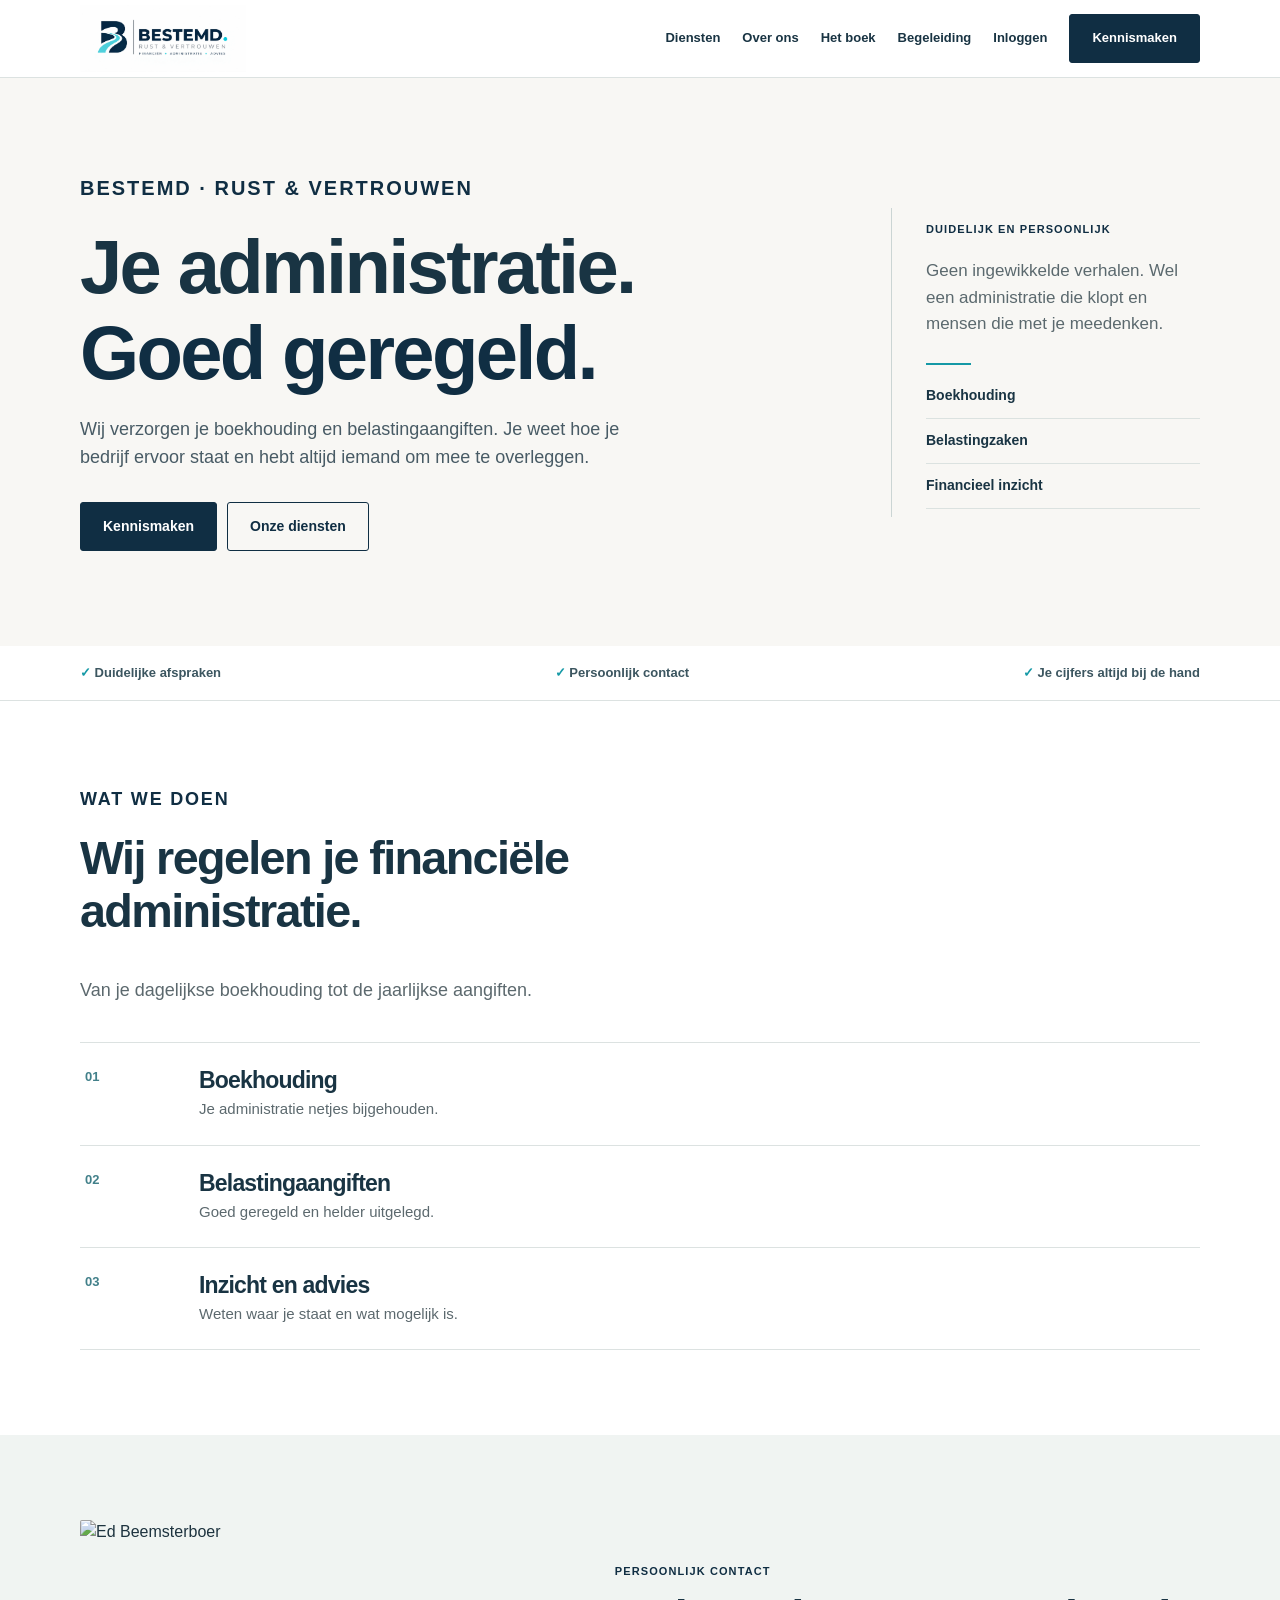
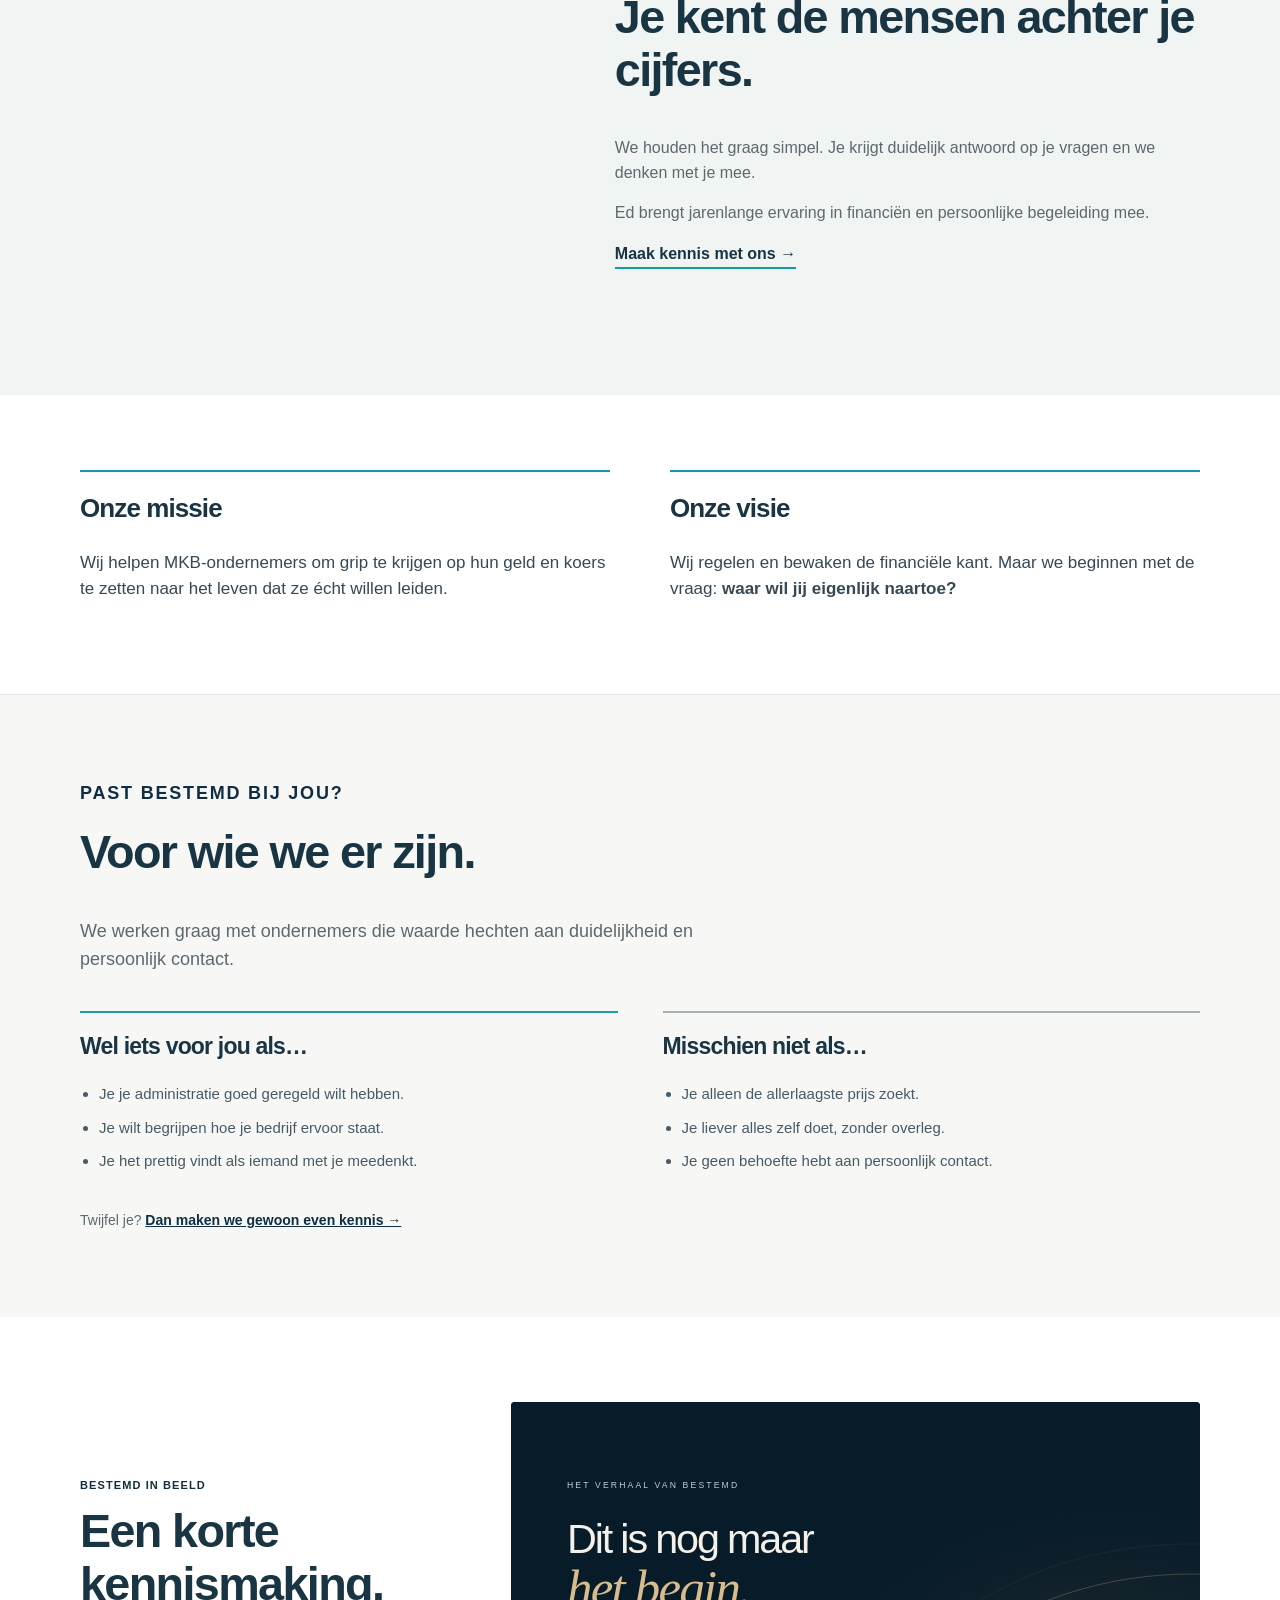
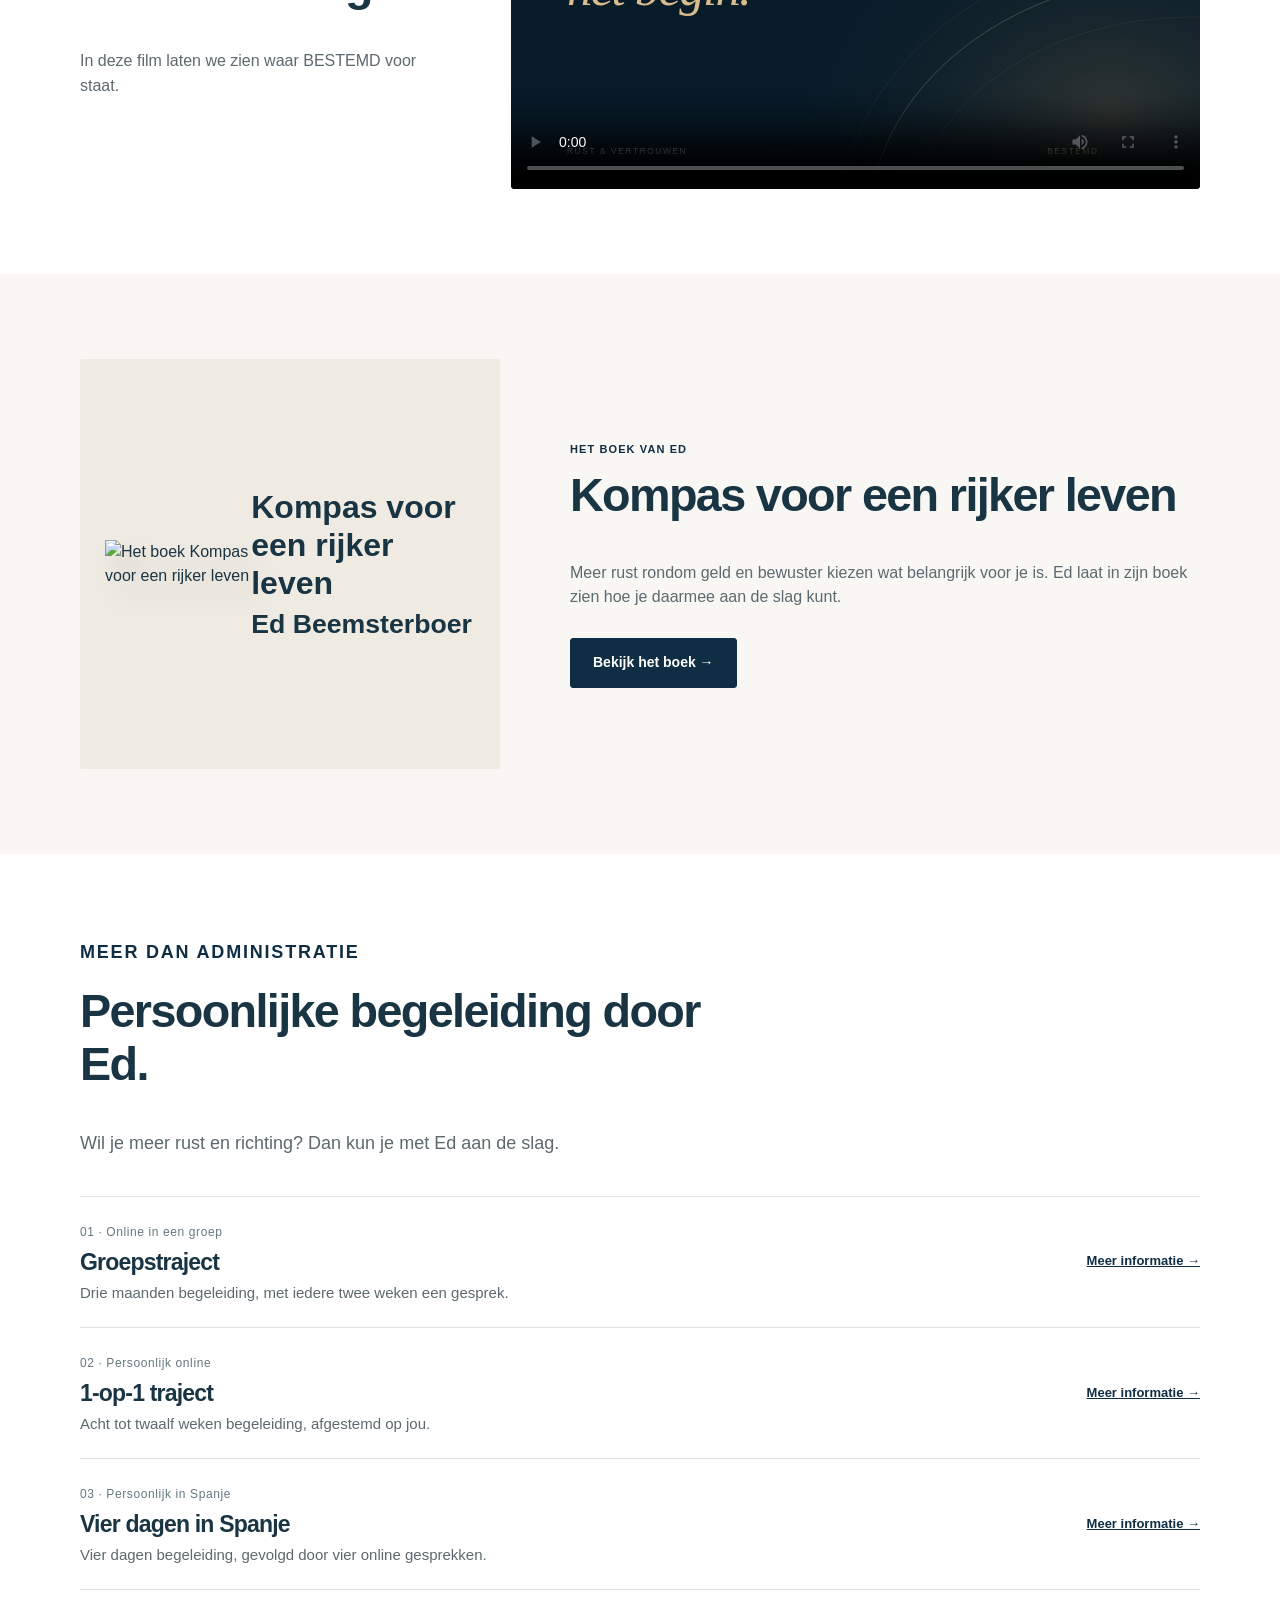
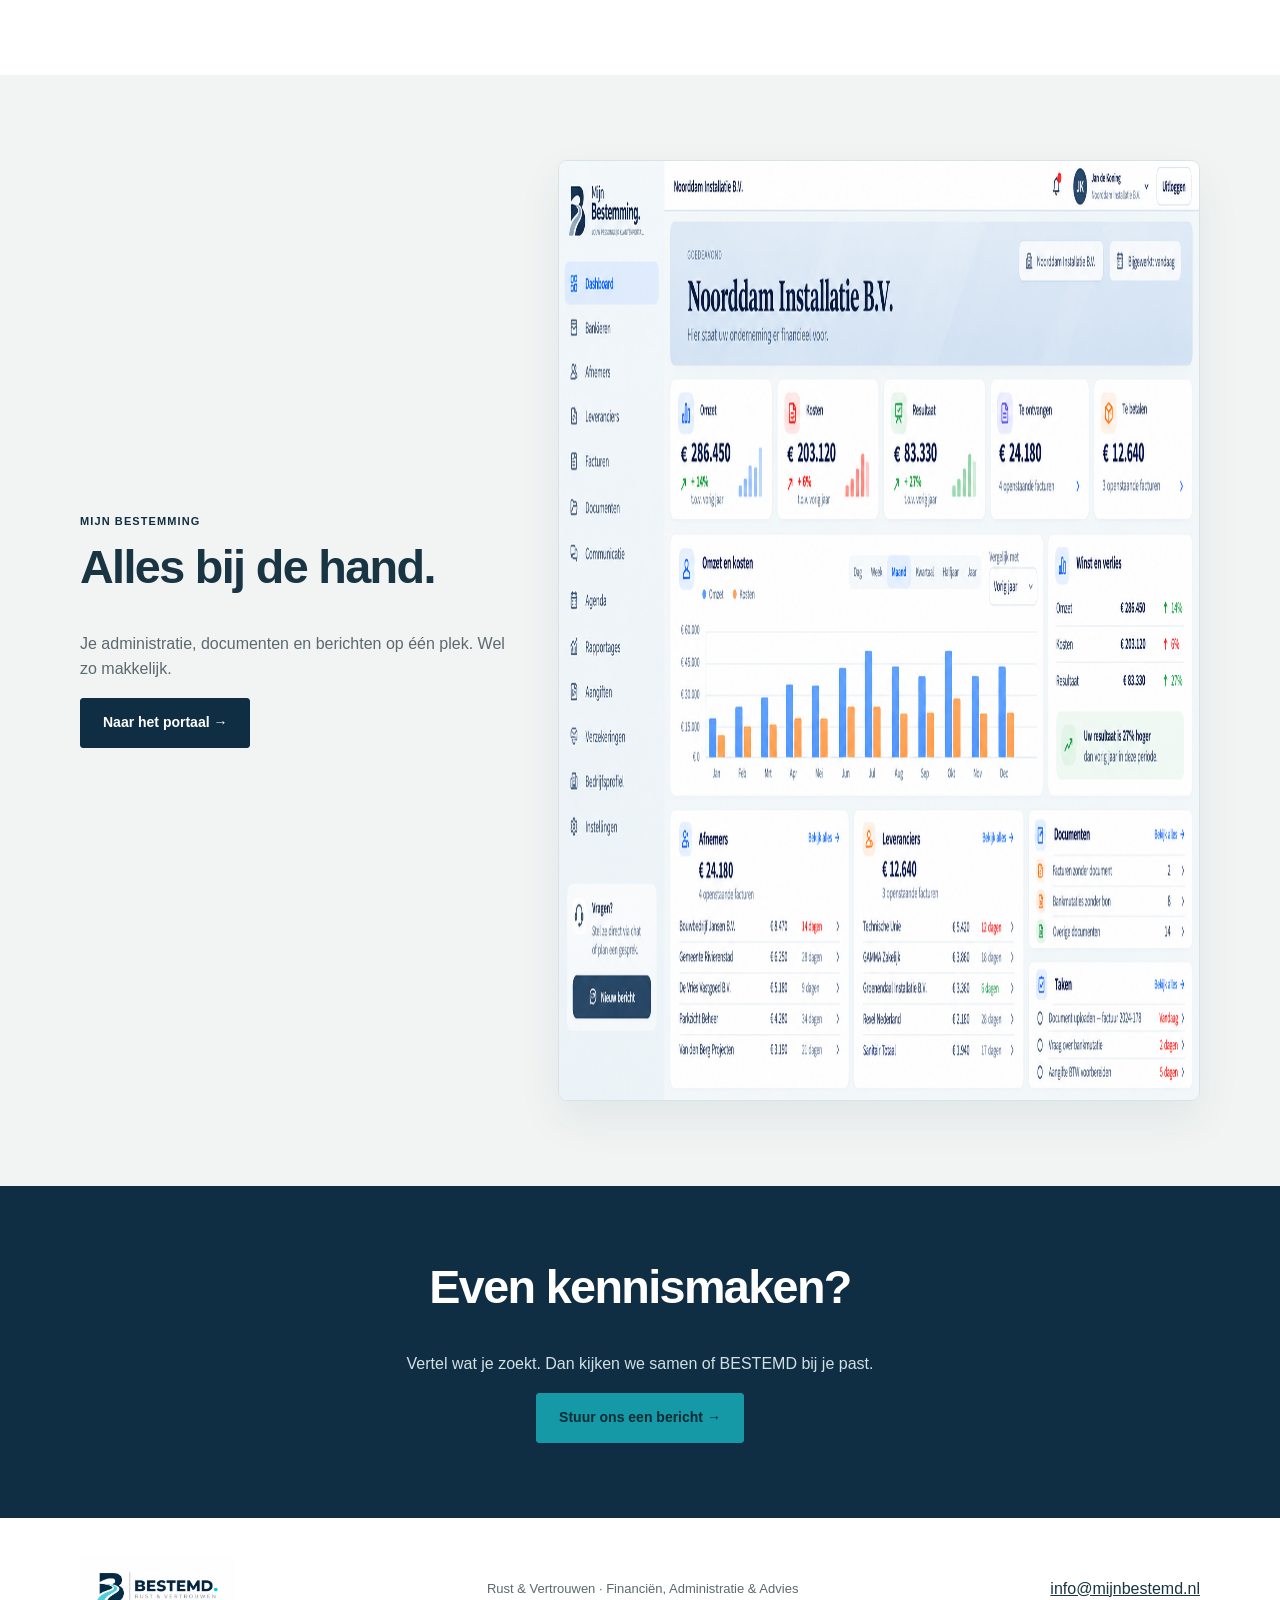
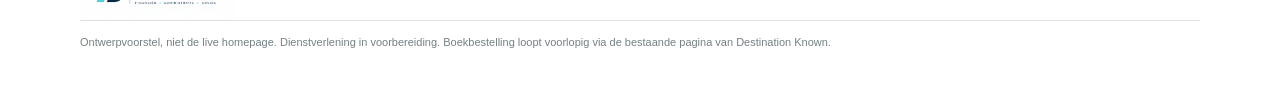
==== commit cfed41ce: "Restore original BESTEMD film and who-it-fits section in clean site concept" ====
--- a/concept-bright/index.html
+++ b/concept-bright/index.html
@@ -47,6 +47,21 @@
 .call{padding:75px 25px}
 @media(max-width:850px){.hero-layout{gap:35px}.about-grid{gap:30px}}
 @media(max-width:680px){.hero-layout{grid-template-columns:1fr;gap:22px;padding:58px 0}.hero-aside{border-left:0;border-top:1px solid #cbd5d4;padding:22px 0 0}.service-list article{grid-template-columns:40px 1fr;gap:12px}.program-list article{display:block}.program-list a{display:inline-block;margin-top:12px}.section{padding:60px 0}}
+
+/* Herstelde BESTEMD onderdelen: doelgroep en bestaande film */
+.fit{background:#f7f8f6}
+.fit-grid{display:grid;grid-template-columns:1fr 1fr;gap:45px}
+.fit-grid article{border-top:2px solid #1a9eaa;padding-top:20px}
+.fit-grid article:nth-child(2){border-top-color:#a4b0b2}
+.fit-grid h3{font-size:23px}
+.fit-grid ul{margin:0;padding-left:19px;color:#465b65}
+.fit-grid li{margin:10px 0;font-size:15px}
+.fit-end{margin:28px 0 0;font-size:14px}
+.fit-end a{font-weight:700;color:var(--navy)}
+.film{background:#fff}
+.film-grid{display:grid;grid-template-columns:.7fr 1.3fr;gap:60px;align-items:center}
+.film-grid video{display:block;width:100%;height:auto;aspect-ratio:16/9;object-fit:contain;background:#0e2939;border-radius:4px}
+@media(max-width:680px){.fit-grid,.film-grid{grid-template-columns:1fr;gap:23px}}
 </style></head><body>
 <header class="head"><div class="wrap headinner"><a href="#top" aria-label="BESTEMD naar boven"><img class="logo" src="../assets/logo.webp" alt="BESTEMD Rust & Vertrouwen"></a><nav class="nav" aria-label="Menu"><a href="#diensten">Diensten</a><a href="#over">Over ons</a><a href="#boek">Het boek</a><a href="#trajecten">Begeleiding</a><a href="https://app.mijnbestemd.nl/">Inloggen</a><a class="btn" href="#contact">Kennismaken</a></nav></div></header>
 <main id="top"><section class="hero"><div class="wrap hero-layout"><div class="hero-main"><p class="eyebrow">BESTEMD · RUST & VERTROUWEN</p><h1>Je administratie.<br><span>Goed geregeld.</span></h1><p>Wij verzorgen je boekhouding en belastingaangiften. Je weet hoe je bedrijf ervoor staat en hebt altijd iemand om mee te overleggen.</p><div class="actions"><a href="#contact" class="btn">Kennismaken</a><a href="#diensten" class="btn btn-outline">Onze diensten</a></div></div><aside class="hero-aside" aria-label="Onze aanpak"><span class="eyebrow">Duidelijk en persoonlijk</span><p>Geen ingewikkelde verhalen. Wel een administratie die klopt en mensen die met je meedenken.</p><div class="aside-rule"></div><strong>Boekhouding</strong><strong>Belastingzaken</strong><strong>Financieel inzicht</strong></aside></div></section>
@@ -54,6 +69,8 @@
 <section class="section" id="diensten"><div class="wrap"><div class="lead"><p class="eyebrow">Wat we doen</p><h2>Wij regelen je financiële administratie.</h2><p>Van je dagelijkse boekhouding tot de jaarlijkse aangiften.</p></div><div class="service-list"><article><span>01</span><div><h3>Boekhouding</h3><p>Je administratie netjes bijgehouden.</p></div></article><article><span>02</span><div><h3>Belastingaangiften</h3><p>Goed geregeld en helder uitgelegd.</p></div></article><article><span>03</span><div><h3>Inzicht en advies</h3><p>Weten waar je staat en wat mogelijk is.</p></div></article></div></div></section>
 <section class="section about" id="over"><div class="wrap about-grid"><div class="about-image"><img src="https://destination-known.eu/wp-content/uploads/2024/12/Ed-70-scaled.jpg" alt="Ed Beemsterboer" loading="lazy"></div><div><p class="eyebrow">Persoonlijk contact</p><h2>Je kent de mensen achter je cijfers.</h2><p>We houden het graag simpel. Je krijgt duidelijk antwoord op je vragen en we denken met je mee.</p><p>Ed brengt jarenlange ervaring in financiën en persoonlijke begeleiding mee.</p><a class="inline-link" href="#contact">Maak kennis met ons →</a></div></div></section>
 <section class="principles" id="missie"><div class="wrap principles-grid"><article><h3>Onze missie</h3><p>Wij helpen MKB-ondernemers om grip te krijgen op hun geld en koers te zetten naar het leven dat ze écht willen leiden.</p></article><article><h3>Onze visie</h3><p>Wij regelen en bewaken de financiële kant. Maar we beginnen met de vraag: <strong>waar wil jij eigenlijk naartoe?</strong></p></article></div></section>
+<section class="section fit" id="voor-wie"><div class="wrap"><div class="lead"><p class="eyebrow">Past BESTEMD bij jou?</p><h2>Voor wie we er zijn.</h2><p>We werken graag met ondernemers die waarde hechten aan duidelijkheid en persoonlijk contact.</p></div><div class="fit-grid"><article><h3>Wel iets voor jou als…</h3><ul><li>Je je administratie goed geregeld wilt hebben.</li><li>Je wilt begrijpen hoe je bedrijf ervoor staat.</li><li>Je het prettig vindt als iemand met je meedenkt.</li></ul></article><article><h3>Misschien niet als…</h3><ul><li>Je alleen de allerlaagste prijs zoekt.</li><li>Je liever alles zelf doet, zonder overleg.</li><li>Je geen behoefte hebt aan persoonlijk contact.</li></ul></article></div><p class="fit-end">Twijfel je? <a href="#contact">Dan maken we gewoon even kennis →</a></p></div></section>
+<section class="section film" id="film"><div class="wrap film-grid"><div><p class="eyebrow">BESTEMD in beeld</p><h2>Een korte kennismaking.</h2><p>In deze film laten we zien waar BESTEMD voor staat.</p></div><div><video controls playsinline preload="metadata" poster="../assets/video-poster.svg" aria-label="Promotiefilm van BESTEMD"><source src="../assets/bestemd-film.mp4" type="video/mp4">Je browser ondersteunt deze video niet. <a href="../assets/bestemd-film.mp4">Open de film.</a></video></div></div></section>
 <section class="section book" id="boek"><div class="wrap bookgrid"><div class="bookart"><img src="https://destination-known.eu/wp-content/uploads/2026/03/boekmockup-e1773405723532.png" alt="Het boek Kompas voor een rijker leven" loading="lazy" onerror="this.hidden=true;this.nextElementSibling.style.display='block'"><div class="fallback">Kompas voor een rijker leven<br><small>Ed Beemsterboer</small></div></div><div><p class="eyebrow">Het boek van Ed</p><h2>Kompas voor een rijker leven</h2><p>Meer rust rondom geld en bewuster kiezen wat belangrijk voor je is. Ed laat in zijn boek zien hoe je daarmee aan de slag kunt.</p><a class="btn" href="https://destination-known.eu/kompas-voor-een-rijker-leven/" target="_blank" rel="noopener">Bekijk het boek →</a></div></div></section>
 <section class="section" id="trajecten"><div class="wrap"><div class="lead"><p class="eyebrow">Meer dan administratie</p><h2>Persoonlijke begeleiding door Ed.</h2><p>Wil je meer rust en richting? Dan kun je met Ed aan de slag.</p></div><div class="program-list"><article><div><span>01 · Online in een groep</span><h3>Groepstraject</h3><p>Drie maanden begeleiding, met iedere twee weken een gesprek.</p></div><a href="mailto:info@mijnbestemd.nl?subject=Vraag%20over%20groepstraject">Meer informatie →</a></article><article><div><span>02 · Persoonlijk online</span><h3>1-op-1 traject</h3><p>Acht tot twaalf weken begeleiding, afgestemd op jou.</p></div><a href="mailto:info@mijnbestemd.nl?subject=Vraag%20over%201-op-1%20traject">Meer informatie →</a></article><article><div><span>03 · Persoonlijk in Spanje</span><h3>Vier dagen in Spanje</h3><p>Vier dagen begeleiding, gevolgd door vier online gesprekken.</p></div><a href="mailto:info@mijnbestemd.nl?subject=Vraag%20over%20Spanje%20traject">Meer informatie →</a></article></div></div></section>
 <section class="section portal"><div class="wrap portalgrid"><div><p class="eyebrow">Mijn Bestemming</p><h2>Alles bij de hand.</h2><p>Je administratie, documenten en berichten op één plek. Wel zo makkelijk.</p><a href="https://app.mijnbestemd.nl/" class="btn">Naar het portaal →</a></div><img src="../assets/portal-preview.png" loading="lazy" alt="Voorbeeld van het klantportaal Mijn Bestemming" width="1672" height="941"></div></section>
